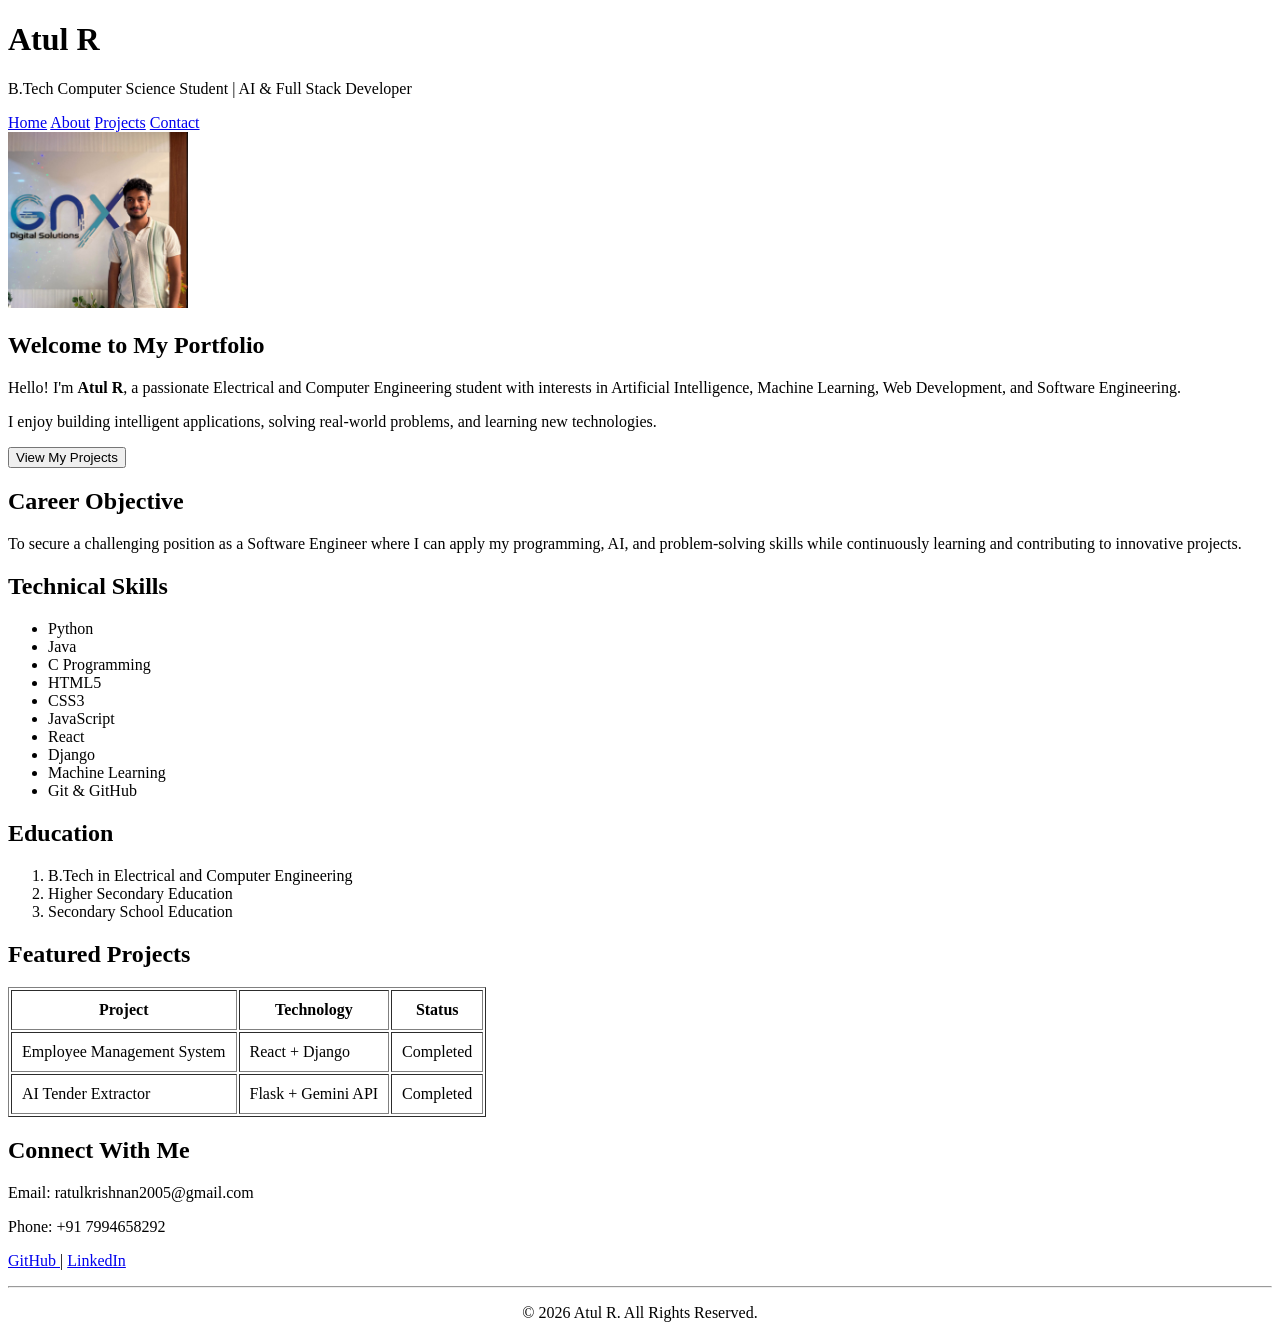
==== index.html @ 41d0fbc6 "feat(html): add featured projects table to homepage" ====
<!DOCTYPE html>
<html lang="en">
<head>
    <meta charset="UTF-8">
    <meta name="viewport" content="width=device-width, initial-scale=1.0">
    <title>Atul R | Portfolio</title>
</head>
<body>

    <!-- Header -->
    <header>
        <div class="container">
            <h1>Atul R</h1>
            <p>B.Tech Computer Science Student | AI & Full Stack Developer</p>

            <nav>
                <a href="index.html">Home</a>
                <a href="about.html">About</a>
                <a href="projects.html">Projects</a>
                <a href="contact.html">Contact</a>
            </nav>
        </div>
    </header>

    <!-- Hero Section -->
    <section class="hero container">
        <img src="images/profile.jpg" alt="Profile Picture" width="180">

        <div>
            <h2>Welcome to My Portfolio</h2>

            <p>
                Hello! I'm <strong>Atul R</strong>, a passionate Electrical and Computer
                Engineering student with interests in Artificial Intelligence,
                Machine Learning, Web Development, and Software Engineering.
            </p>

            <p>
                I enjoy building intelligent applications, solving real-world
                problems, and learning new technologies.
            </p>

            <a href="projects.html">
                <button>View My Projects</button>
            </a>
        </div>
    </section>

    <!-- Career Objective -->
    <section class="container">
        <h2>Career Objective</h2>

        <p>
            To secure a challenging position as a Software Engineer where I can
            apply my programming, AI, and problem-solving skills while
            continuously learning and contributing to innovative projects.
        </p>
    </section>

    <!-- Skills -->
    <section class="container">
        <h2>Technical Skills</h2>

        <ul>
            <li>Python</li>
            <li>Java</li>
            <li>C Programming</li>
            <li>HTML5</li>
            <li>CSS3</li>
            <li>JavaScript</li>
            <li>React</li>
            <li>Django</li>
            <li>Machine Learning</li>
            <li>Git & GitHub</li>
        </ul>
    </section>

    <!-- Education -->
    <section class="container">
        <h2>Education</h2>

        <ol>
            <li>B.Tech in Electrical and Computer Engineering</li>
            <li>Higher Secondary Education</li>
            <li>Secondary School Education</li>
        </ol>
    </section>

    <!-- Featured Projects -->
    <section class="container">
        <h2>Featured Projects</h2>

        <table border="1" cellpadding="10">
            <tr>
                <th>Project</th>
                <th>Technology</th>
                <th>Status</th>
            </tr>

            <tr>
                <td>Employee Management System</td>
                <td>React + Django</td>
                <td>Completed</td>
            </tr>

            <tr>
                <td>AI Tender Extractor</td>
                <td>Flask + Gemini API</td>
                <td>Completed</td>
            </tr>
        </table>
    </section>

    <!-- Contact Preview -->
    <section class="container">
        <h2>Connect With Me</h2>

        <p>Email: ratulkrishnan2005@gmail.com</p>
        <p>Phone: +91 7994658292</p>

        <p>
            <a href="https://github.com/yourusername" target="_blank">
                GitHub
            </a>
            |
            <a href="https://linkedin.com/in/yourprofile" target="_blank">
                LinkedIn
            </a>
        </p>
    </section>

    <!-- Footer -->
    <footer>
        <hr>

        <p style="text-align:center;">
            &copy; 2026 Atul R. All Rights Reserved.
        </p>
    </footer>

</body>
</html>
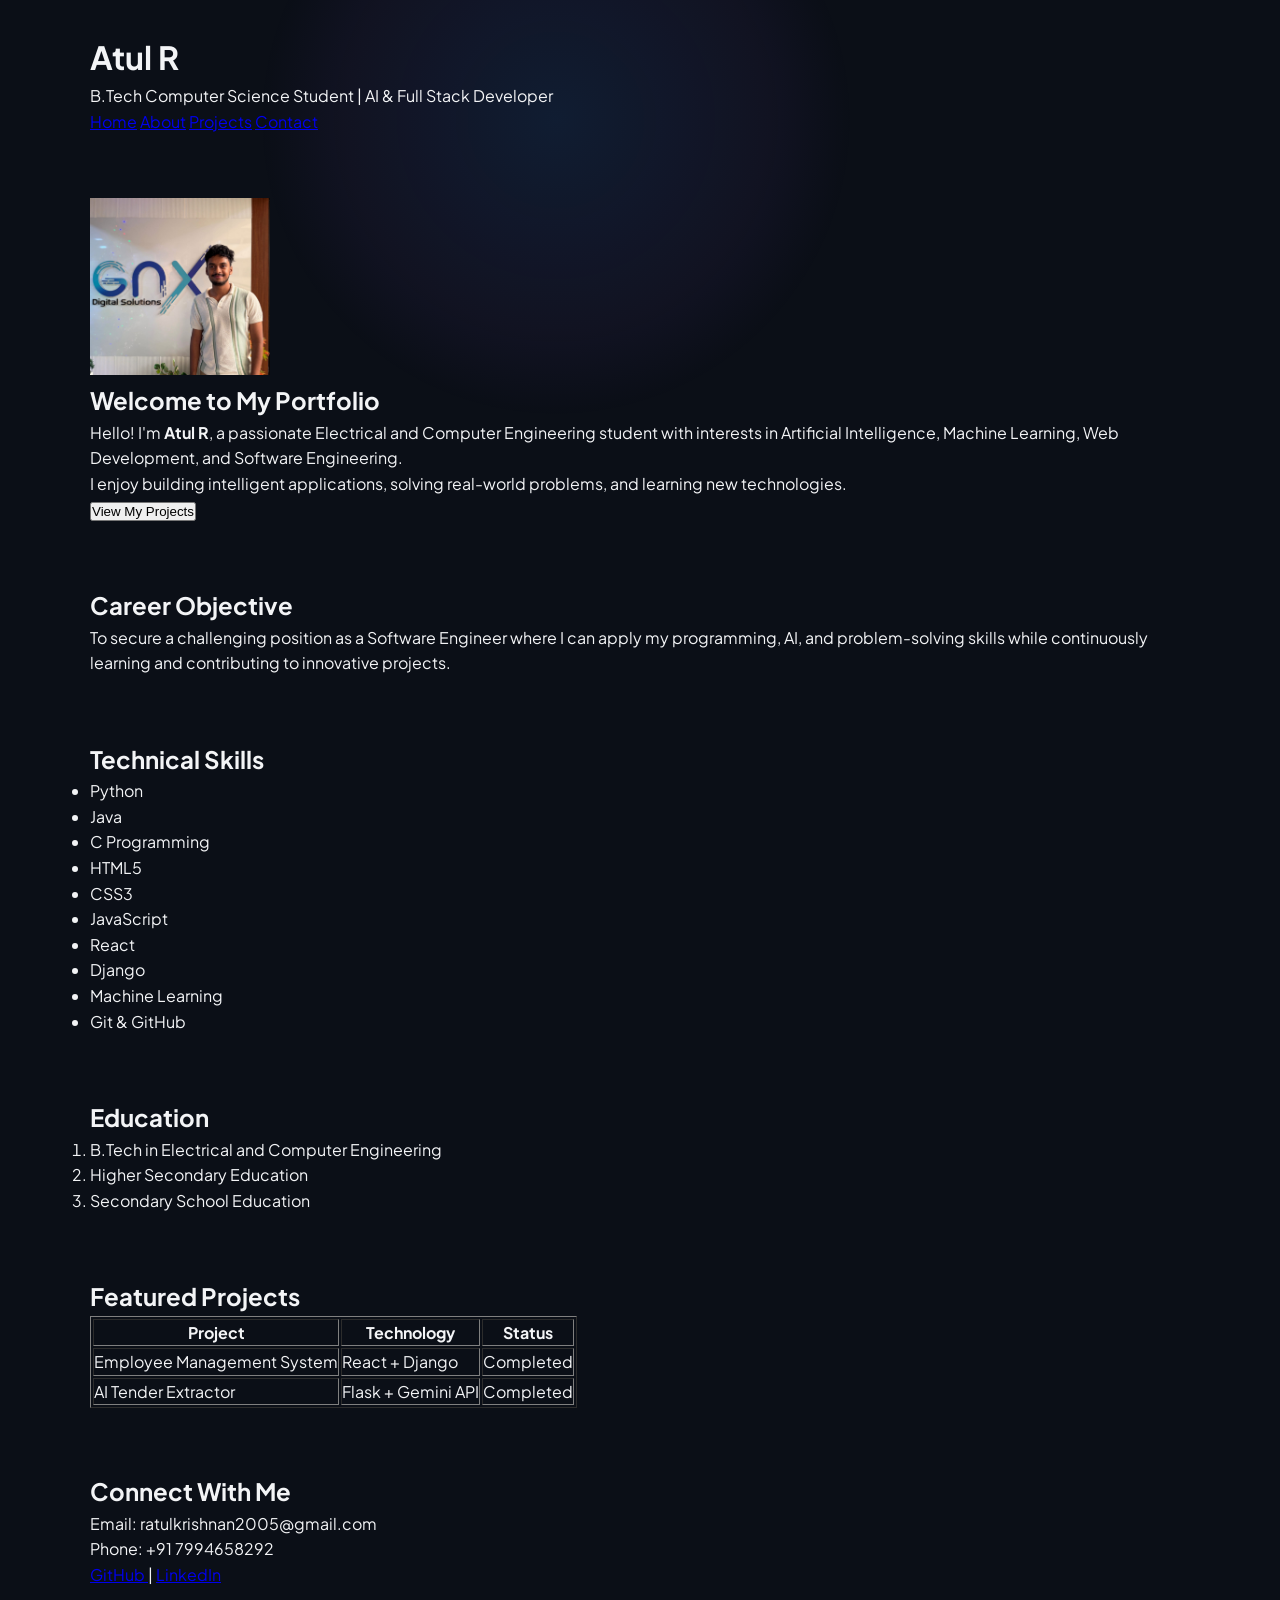
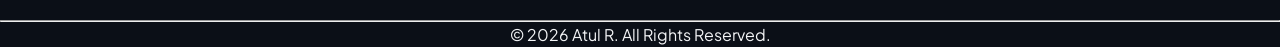
==== commit 80ee6248: "feat(css): setup base design system, typography, and dark theme variables" ====
--- a/index.html
+++ b/index.html
@@ -4,6 +4,7 @@
     <meta charset="UTF-8">
     <meta name="viewport" content="width=device-width, initial-scale=1.0">
     <title>Atul R | Portfolio</title>
+    <link rel="stylesheet" href="css/style.css">
 </head>
 <body>
 
--- a/css/style.css
+++ b/css/style.css
@@ -0,0 +1,63 @@
+@import url('https://fonts.googleapis.com/css2?family=Plus+Jakarta+Sans:wght@300;400;500;600;700;800&display=swap');
+
+:root {
+    --bg-dark: #0b0f17;
+    --bg-card: #131b2e;
+    --bg-card-hover: #1c2742;
+    --border-color: rgba(255, 255, 255, 0.08);
+    --border-glow: rgba(59, 130, 246, 0.3);
+    
+    --primary: #3b82f6;
+    --primary-gradient: linear-gradient(135deg, #3b82f6 0%, #8b5cf6 100%);
+    --accent-cyan: #06b6d4;
+    --accent-green: #10b981;
+    
+    --text-main: #f3f4f6;
+    --text-muted: #9ca3af;
+    --text-dim: #6b7280;
+    
+    --shadow-card: 0 10px 30px -10px rgba(0, 0, 0, 0.5);
+    --shadow-glow: 0 0 25px rgba(59, 130, 246, 0.25);
+    
+    --radius-sm: 8px;
+    --radius-md: 14px;
+    --radius-lg: 20px;
+    --radius-full: 9999px;
+}
+
+* {
+    margin: 0;
+    padding: 0;
+    box-sizing: border-box;
+}
+
+body {
+    font-family: 'Plus Jakarta Sans', -apple-system, BlinkMacSystemFont, sans-serif;
+    background-color: var(--bg-dark);
+    color: var(--text-main);
+    line-height: 1.6;
+    min-height: 100vh;
+    display: flex;
+    flex-direction: column;
+    overflow-x: hidden;
+}
+
+/* Background mesh glow */
+body::before {
+    content: '';
+    position: fixed;
+    top: -20%;
+    left: 20%;
+    width: 600px;
+    height: 600px;
+    background: radial-gradient(circle, rgba(59, 130, 246, 0.12) 0%, rgba(139, 92, 246, 0.05) 50%, transparent 70%);
+    z-index: -1;
+    pointer-events: none;
+}
+
+.container {
+    width: 90%;
+    max-width: 1100px;
+    margin: 0 auto;
+    padding: 2rem 0;
+}
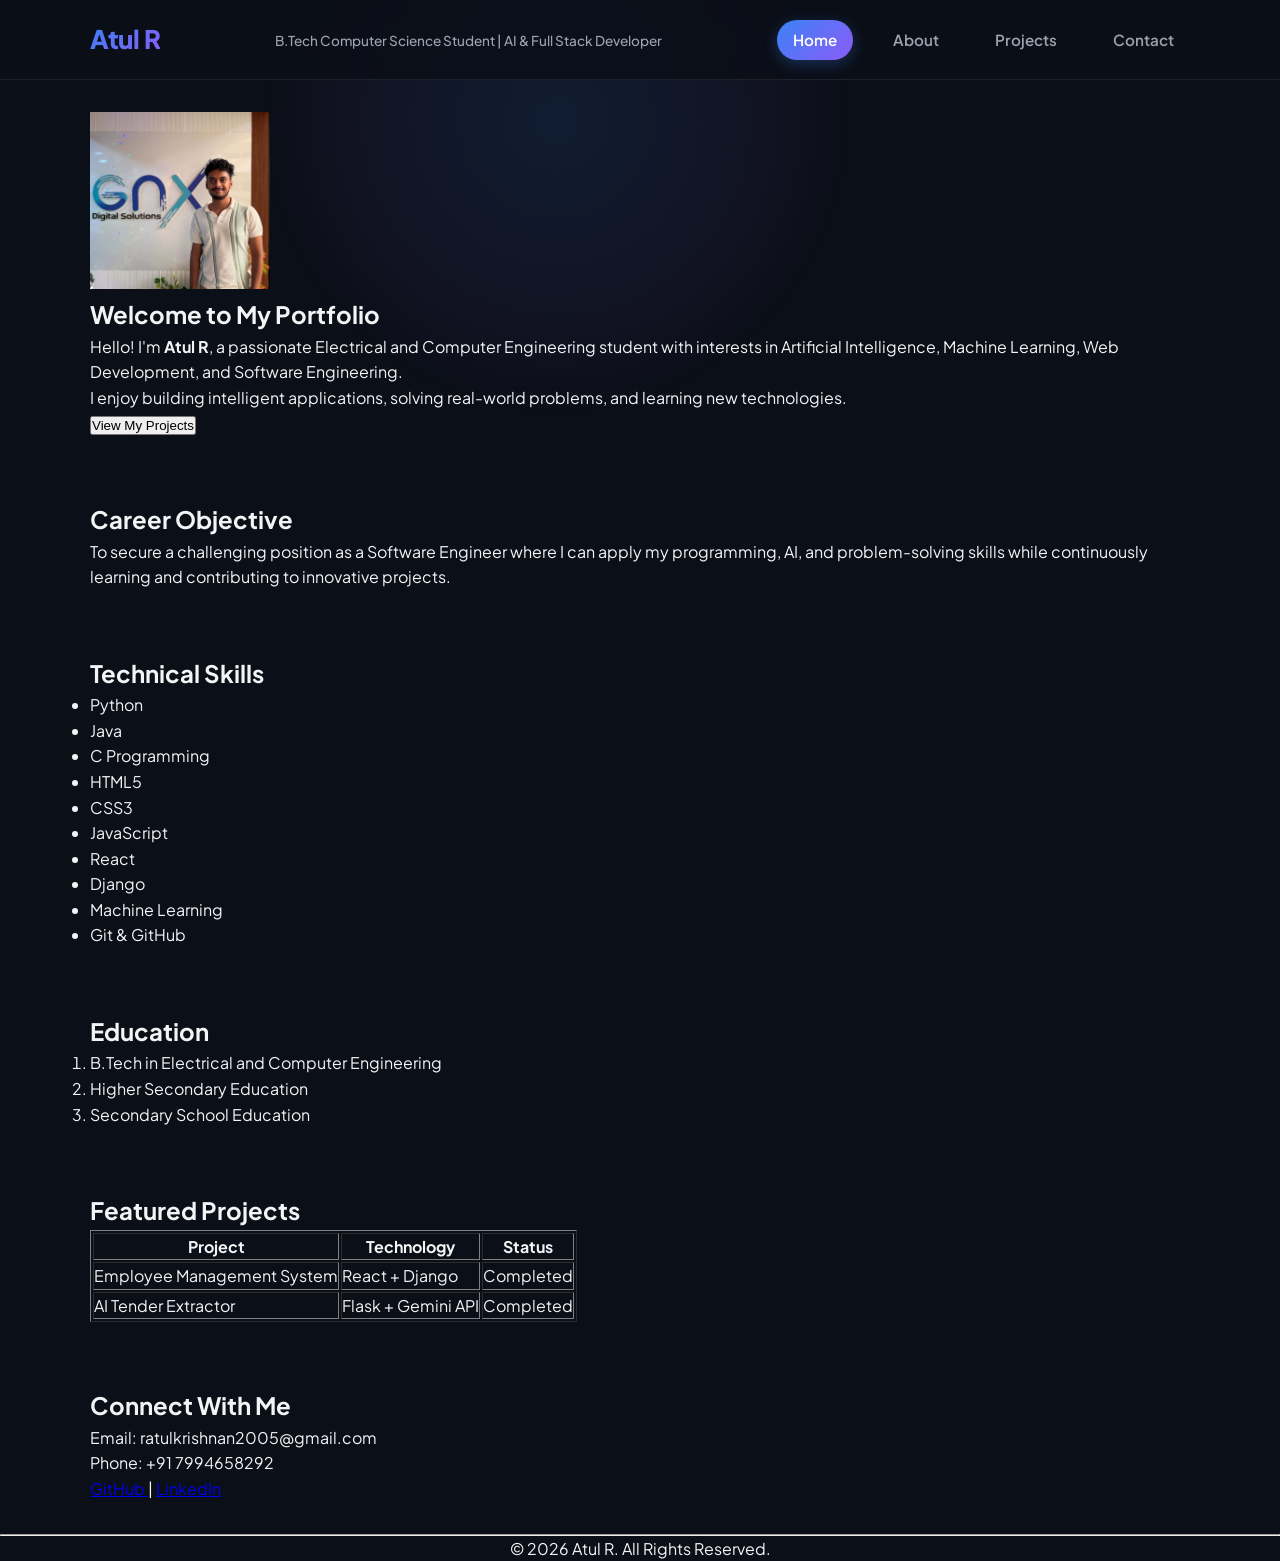
==== commit 9a47f9e1: "feat(css): style glassmorphic header navigation and active page highlights" ====
--- a/index.html
+++ b/index.html
@@ -15,7 +15,7 @@
             <p>B.Tech Computer Science Student | AI & Full Stack Developer</p>
 
             <nav>
-                <a href="index.html">Home</a>
+                <a href="index.html" class="active">Home</a>
                 <a href="about.html">About</a>
                 <a href="projects.html">Projects</a>
                 <a href="contact.html">Contact</a>
--- a/css/style.css
+++ b/css/style.css
@@ -61,3 +61,65 @@
     margin: 0 auto;
     padding: 2rem 0;
 }
+
+/* Header & Navigation Styling */
+header {
+    background: rgba(11, 15, 23, 0.85);
+    backdrop-filter: blur(12px);
+    -webkit-backdrop-filter: blur(12px);
+    border-bottom: 1px solid var(--border-color);
+    position: sticky;
+    top: 0;
+    z-index: 100;
+}
+
+header .container {
+    display: flex;
+    justify-content: space-between;
+    align-items: center;
+    padding: 1.2rem 0;
+}
+
+header h1 {
+    font-size: 1.6rem;
+    font-weight: 800;
+    background: var(--primary-gradient);
+    -webkit-background-clip: text;
+    -webkit-text-fill-color: transparent;
+    letter-spacing: -0.5px;
+}
+
+header p {
+    font-size: 0.85rem;
+    color: var(--text-muted);
+    font-weight: 500;
+    margin-top: 2px;
+}
+
+nav {
+    display: flex;
+    gap: 1.5rem;
+    align-items: center;
+}
+
+nav a {
+    color: var(--text-muted);
+    text-decoration: none;
+    font-size: 0.95rem;
+    font-weight: 600;
+    padding: 0.5rem 1rem;
+    border-radius: var(--radius-full);
+    transition: all 0.3s ease;
+    position: relative;
+}
+
+nav a:hover {
+    color: var(--text-main);
+    background: rgba(255, 255, 255, 0.05);
+}
+
+nav a.active {
+    color: #ffffff;
+    background: var(--primary-gradient);
+    box-shadow: 0 4px 15px rgba(59, 130, 246, 0.3);
+}
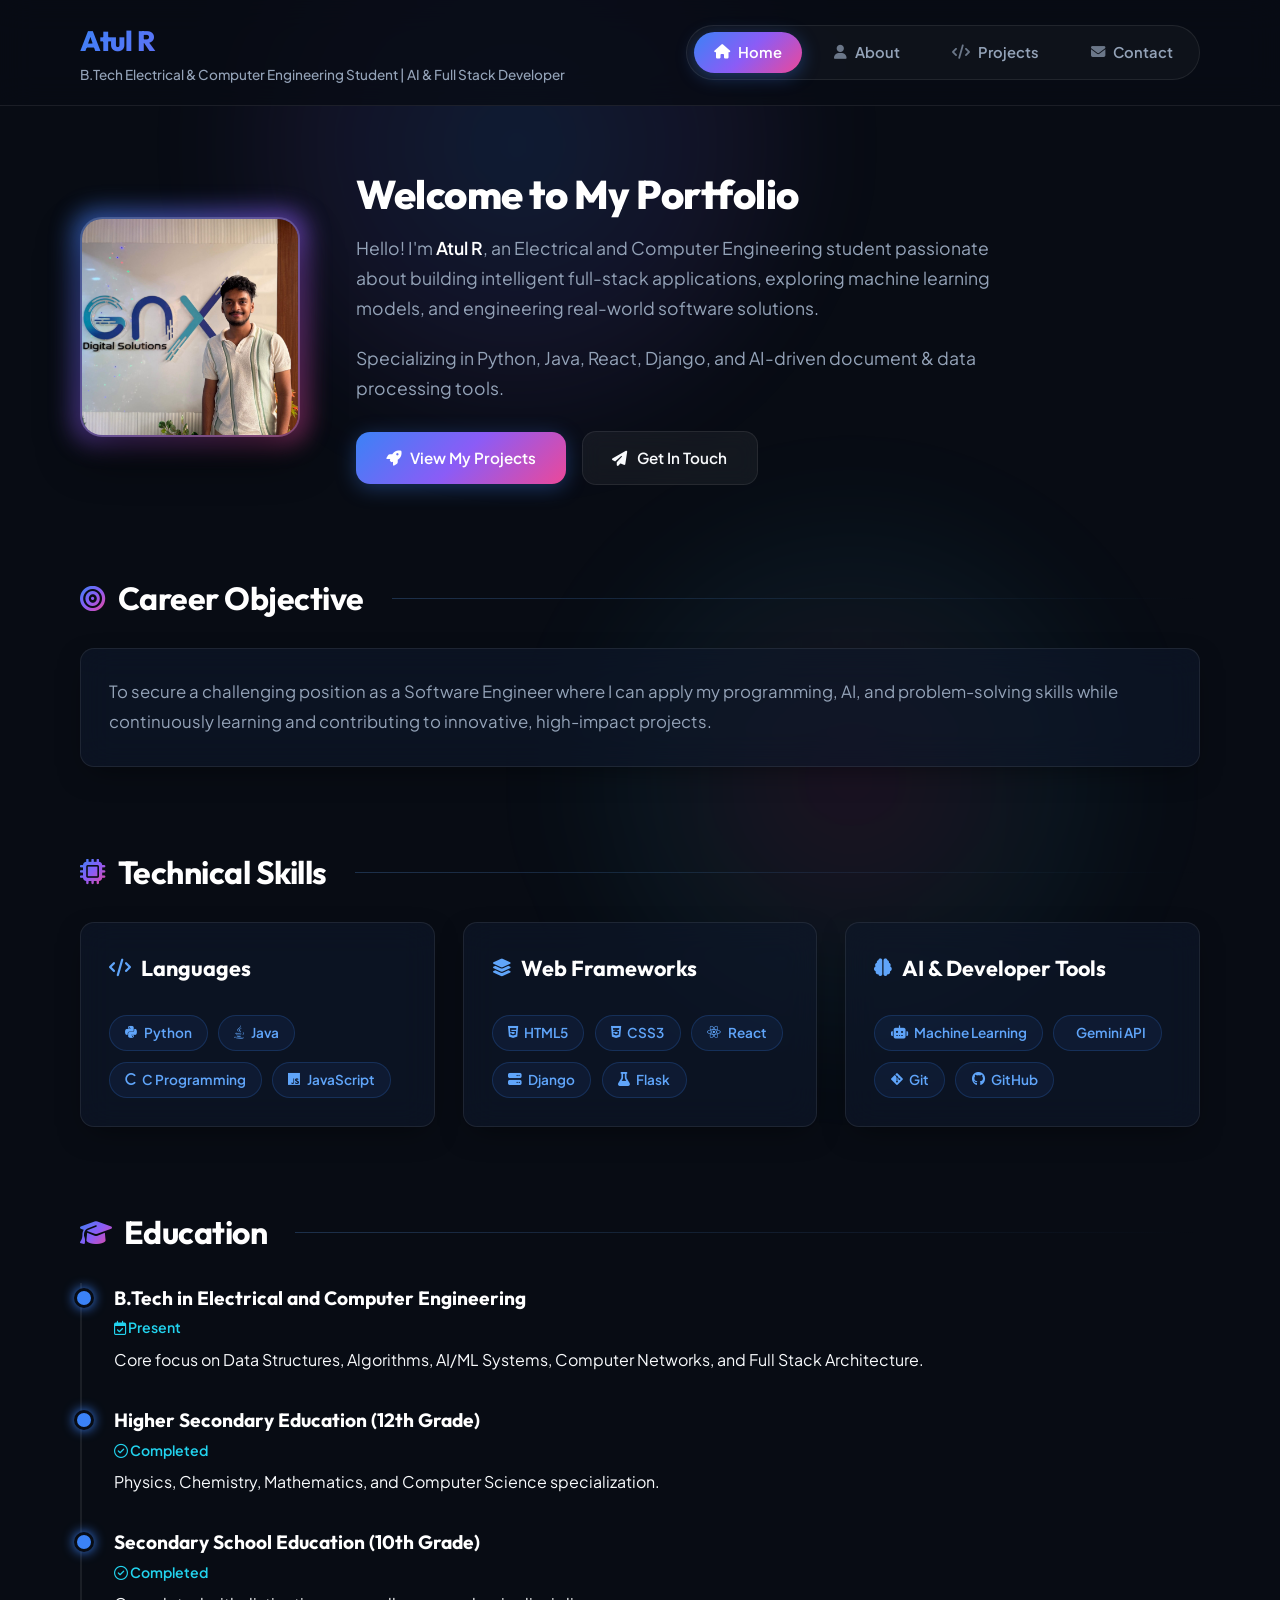
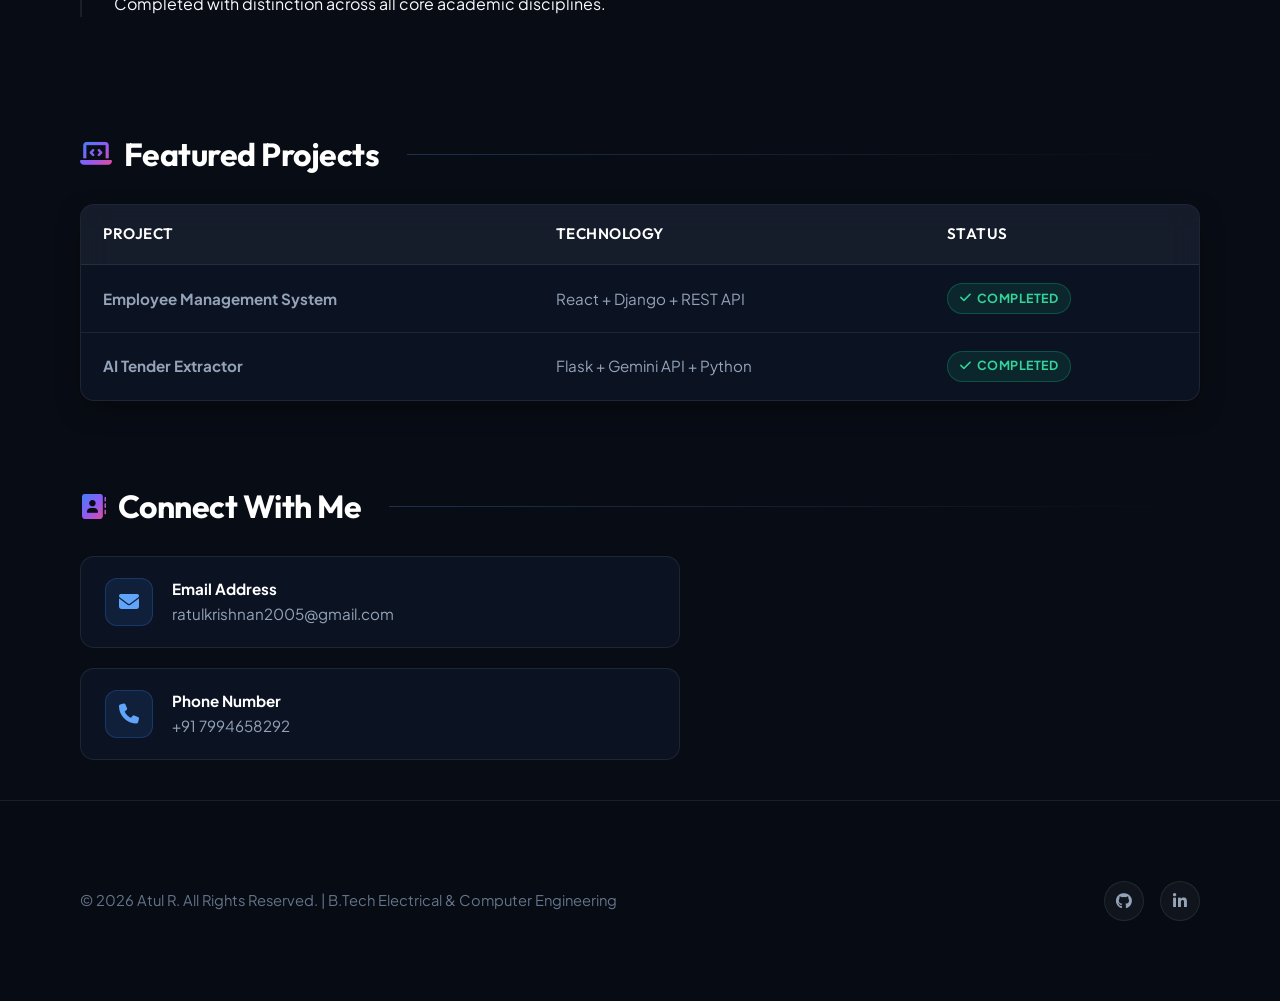
==== commit 58ad009f: "feat(ui): overhaul portfolio UI with glassmorphism design system, typography, FontAwesome icons, and" ====
--- a/index.html
+++ b/index.html
@@ -3,140 +3,184 @@
 <head>
     <meta charset="UTF-8">
     <meta name="viewport" content="width=device-width, initial-scale=1.0">
-    <title>Atul R | Portfolio</title>
+    <meta name="description" content="Portfolio of Atul R - Electrical & Computer Engineering Student, AI & Full Stack Developer.">
+    <title>Atul R | AI & Full Stack Developer Portfolio</title>
+    <!-- Google Fonts -->
+    <link rel="preconnect" href="https://fonts.googleapis.com">
+    <link rel="preconnect" href="https://fonts.gstatic.com" crossorigin>
+    <link href="https://fonts.googleapis.com/css2?family=Outfit:wght@300;400;500;600;700;800&family=Plus+Jakarta+Sans:wght@300;400;500;600;700&display=swap" rel="stylesheet">
+    <!-- FontAwesome Icons -->
+    <link rel="stylesheet" href="https://cdnjs.cloudflare.com/ajax/libs/font-awesome/6.4.0/css/all.min.css">
+    <!-- Stylesheet -->
     <link rel="stylesheet" href="css/style.css">
 </head>
 <body>
 
-    <!-- Header -->
+    <!-- Header & Navigation -->
     <header>
         <div class="container">
-            <h1>Atul R</h1>
-            <p>B.Tech Computer Science Student | AI & Full Stack Developer</p>
+            <div class="logo-area">
+                <h1>Atul R</h1>
+                <p>B.Tech Electrical & Computer Engineering Student | AI & Full Stack Developer</p>
+            </div>
 
             <nav>
-                <a href="index.html" class="active">Home</a>
-                <a href="about.html">About</a>
-                <a href="projects.html">Projects</a>
-                <a href="contact.html">Contact</a>
+                <a href="index.html" class="active"><i class="fa-solid fa-house"></i> Home</a>
+                <a href="about.html"><i class="fa-solid fa-user"></i> About</a>
+                <a href="projects.html"><i class="fa-solid fa-code"></i> Projects</a>
+                <a href="contact.html"><i class="fa-solid fa-envelope"></i> Contact</a>
             </nav>
         </div>
     </header>
 
-    <!-- Hero Section -->
-    <section class="hero container">
-        <img src="images/profile.jpg" alt="Profile Picture" width="180">
+    <main>
+        <!-- Hero Section -->
+        <section class="hero container">
+            <div class="hero-avatar-wrapper">
+                <img src="images/profile.jpg" alt="Atul R Profile Picture" width="220">
+            </div>
 
-        <div>
-            <h2>Welcome to My Portfolio</h2>
+            <div class="hero-content">
+                <h2>Welcome to My Portfolio</h2>
+                <p>
+                    Hello! I'm <strong>Atul R</strong>, an Electrical and Computer Engineering student passionate about building intelligent full-stack applications, exploring machine learning models, and engineering real-world software solutions.
+                </p>
+                <p>
+                    Specializing in Python, Java, React, Django, and AI-driven document & data processing tools.
+                </p>
+                <div class="hero-cta">
+                    <a href="projects.html" class="btn"><i class="fa-solid fa-rocket"></i> View My Projects</a>
+                    <a href="contact.html" class="btn btn-secondary"><i class="fa-solid fa-paper-plane"></i> Get In Touch</a>
+                </div>
+            </div>
+        </section>
 
-            <p>
-                Hello! I'm <strong>Atul R</strong>, a passionate Electrical and Computer
-                Engineering student with interests in Artificial Intelligence,
-                Machine Learning, Web Development, and Software Engineering.
-            </p>
+        <!-- Career Objective -->
+        <section class="container">
+            <h2><i class="fa-solid fa-bullseye"></i> Career Objective</h2>
+            <div class="card">
+                <p style="font-size: 1.05rem; line-height: 1.8;">
+                    To secure a challenging position as a Software Engineer where I can apply my programming, AI, and problem-solving skills while continuously learning and contributing to innovative, high-impact projects.
+                </p>
+            </div>
+        </section>
 
-            <p>
-                I enjoy building intelligent applications, solving real-world
-                problems, and learning new technologies.
-            </p>
+        <!-- Technical Skills -->
+        <section class="container">
+            <h2><i class="fa-solid fa-microchip"></i> Technical Skills</h2>
+            <div class="card-grid">
+                <div class="card">
+                    <h3><i class="fa-solid fa-code"></i> Languages</h3>
+                    <ul class="skill-tags">
+                        <li><i class="fa-brands fa-python"></i> Python</li>
+                        <li><i class="fa-brands fa-java"></i> Java</li>
+                        <li><i class="fa-solid fa-c"></i> C Programming</li>
+                        <li><i class="fa-brands fa-js"></i> JavaScript</li>
+                    </ul>
+                </div>
 
-            <a href="projects.html">
-                <button>View My Projects</button>
-            </a>
-        </div>
-    </section>
+                <div class="card">
+                    <h3><i class="fa-solid fa-layer-group"></i> Web Frameworks</h3>
+                    <ul class="skill-tags">
+                        <li><i class="fa-brands fa-html5"></i> HTML5</li>
+                        <li><i class="fa-brands fa-css3-alt"></i> CSS3</li>
+                        <li><i class="fa-brands fa-react"></i> React</li>
+                        <li><i class="fa-solid fa-server"></i> Django</li>
+                        <li><i class="fa-solid fa-flask"></i> Flask</li>
+                    </ul>
+                </div>
 
-    <!-- Career Objective -->
-    <section class="container">
-        <h2>Career Objective</h2>
+                <div class="card">
+                    <h3><i class="fa-solid fa-brain"></i> AI & Developer Tools</h3>
+                    <ul class="skill-tags">
+                        <li><i class="fa-solid fa-robot"></i> Machine Learning</li>
+                        <li><i class="fa-solid fa-sparkles"></i> Gemini API</li>
+                        <li><i class="fa-brands fa-git-alt"></i> Git</li>
+                        <li><i class="fa-brands fa-github"></i> GitHub</li>
+                    </ul>
+                </div>
+            </div>
+        </section>
 
-        <p>
-            To secure a challenging position as a Software Engineer where I can
-            apply my programming, AI, and problem-solving skills while
-            continuously learning and contributing to innovative projects.
-        </p>
-    </section>
+        <!-- Education -->
+        <section class="container">
+            <h2><i class="fa-solid fa-graduation-cap"></i> Education</h2>
+            <div class="timeline">
+                <div class="timeline-item">
+                    <h3>B.Tech in Electrical and Computer Engineering</h3>
+                    <div class="period"><i class="fa-regular fa-calendar-check"></i> Present</div>
+                    <p>Core focus on Data Structures, Algorithms, AI/ML Systems, Computer Networks, and Full Stack Architecture.</p>
+                </div>
+                <div class="timeline-item">
+                    <h3>Higher Secondary Education (12th Grade)</h3>
+                    <div class="period"><i class="fa-regular fa-circle-check"></i> Completed</div>
+                    <p>Physics, Chemistry, Mathematics, and Computer Science specialization.</p>
+                </div>
+                <div class="timeline-item">
+                    <h3>Secondary School Education (10th Grade)</h3>
+                    <div class="period"><i class="fa-regular fa-circle-check"></i> Completed</div>
+                    <p>Completed with distinction across all core academic disciplines.</p>
+                </div>
+            </div>
+        </section>
 
-    <!-- Skills -->
-    <section class="container">
-        <h2>Technical Skills</h2>
+        <!-- Featured Projects -->
+        <section class="container">
+            <h2><i class="fa-solid fa-laptop-code"></i> Featured Projects</h2>
+            <table>
+                <thead>
+                    <tr>
+                        <th>Project</th>
+                        <th>Technology</th>
+                        <th>Status</th>
+                    </tr>
+                </thead>
+                <tbody>
+                    <tr>
+                        <td><strong>Employee Management System</strong></td>
+                        <td>React + Django + REST API</td>
+                        <td><span class="badge-status badge-completed"><i class="fa-solid fa-check"></i> Completed</span></td>
+                    </tr>
+                    <tr>
+                        <td><strong>AI Tender Extractor</strong></td>
+                        <td>Flask + Gemini API + Python</td>
+                        <td><span class="badge-status badge-completed"><i class="fa-solid fa-check"></i> Completed</span></td>
+                    </tr>
+                </tbody>
+            </table>
+        </section>
 
-        <ul>
-            <li>Python</li>
-            <li>Java</li>
-            <li>C Programming</li>
-            <li>HTML5</li>
-            <li>CSS3</li>
-            <li>JavaScript</li>
-            <li>React</li>
-            <li>Django</li>
-            <li>Machine Learning</li>
-            <li>Git & GitHub</li>
-        </ul>
-    </section>
-
-    <!-- Education -->
-    <section class="container">
-        <h2>Education</h2>
-
-        <ol>
-            <li>B.Tech in Electrical and Computer Engineering</li>
-            <li>Higher Secondary Education</li>
-            <li>Secondary School Education</li>
-        </ol>
-    </section>
-
-    <!-- Featured Projects -->
-    <section class="container">
-        <h2>Featured Projects</h2>
-
-        <table border="1" cellpadding="10">
-            <tr>
-                <th>Project</th>
-                <th>Technology</th>
-                <th>Status</th>
-            </tr>
-
-            <tr>
-                <td>Employee Management System</td>
-                <td>React + Django</td>
-                <td>Completed</td>
-            </tr>
-
-            <tr>
-                <td>AI Tender Extractor</td>
-                <td>Flask + Gemini API</td>
-                <td>Completed</td>
-            </tr>
-        </table>
-    </section>
-
-    <!-- Contact Preview -->
-    <section class="container">
-        <h2>Connect With Me</h2>
-
-        <p>Email: ratulkrishnan2005@gmail.com</p>
-        <p>Phone: +91 7994658292</p>
-
-        <p>
-            <a href="https://github.com/yourusername" target="_blank">
-                GitHub
-            </a>
-            |
-            <a href="https://linkedin.com/in/yourprofile" target="_blank">
-                LinkedIn
-            </a>
-        </p>
-    </section>
+        <!-- Contact Preview -->
+        <section class="container">
+            <h2><i class="fa-solid fa-address-book"></i> Connect With Me</h2>
+            <div class="contact-info-list" style="max-width: 600px; margin-top: 1.25rem;">
+                <div class="contact-info-item">
+                    <div class="contact-icon"><i class="fa-solid fa-envelope"></i></div>
+                    <div class="contact-info-text">
+                        <strong>Email Address</strong>
+                        <a href="mailto:ratulkrishnan2005@gmail.com">ratulkrishnan2005@gmail.com</a>
+                    </div>
+                </div>
+                <div class="contact-info-item">
+                    <div class="contact-icon"><i class="fa-solid fa-phone"></i></div>
+                    <div class="contact-info-text">
+                        <strong>Phone Number</strong>
+                        <span>+91 7994658292</span>
+                    </div>
+                </div>
+            </div>
+        </section>
+    </main>
 
     <!-- Footer -->
     <footer>
-        <hr>
-
-        <p style="text-align:center;">
-            &copy; 2026 Atul R. All Rights Reserved.
-        </p>
+        <div class="container footer-content">
+            <p>&copy; 2026 Atul R. All Rights Reserved. | B.Tech Electrical & Computer Engineering</p>
+            <div class="social-links">
+                <a href="https://github.com/yourusername" target="_blank" class="social-icon" title="GitHub"><i class="fa-brands fa-github"></i></a>
+                <a href="https://linkedin.com/in/yourprofile" target="_blank" class="social-icon" title="LinkedIn"><i class="fa-brands fa-linkedin-in"></i></a>
+            </div>
+        </div>
     </footer>
 
 </body>
--- a/css/style.css
+++ b/css/style.css
@@ -1,28 +1,48 @@
-@import url('https://fonts.googleapis.com/css2?family=Plus+Jakarta+Sans:wght@300;400;500;600;700;800&display=swap');
+@import url('https://fonts.googleapis.com/css2?family=Outfit:wght@300;400;500;600;700;800&family=Plus+Jakarta+Sans:wght@300;400;500;600;700&display=swap');
 
 :root {
-    --bg-dark: #0b0f17;
-    --bg-card: #131b2e;
-    --bg-card-hover: #1c2742;
+    --bg-dark: #080c14;
+    --bg-card: rgba(15, 23, 42, 0.65);
+    --bg-card-hover: rgba(30, 41, 59, 0.8);
     --border-color: rgba(255, 255, 255, 0.08);
-    --border-glow: rgba(59, 130, 246, 0.3);
+    --border-glow: rgba(96, 165, 250, 0.4);
     
     --primary: #3b82f6;
-    --primary-gradient: linear-gradient(135deg, #3b82f6 0%, #8b5cf6 100%);
-    --accent-cyan: #06b6d4;
-    --accent-green: #10b981;
-    
-    --text-main: #f3f4f6;
-    --text-muted: #9ca3af;
-    --text-dim: #6b7280;
+    --primary-gradient: linear-gradient(135deg, #3b82f6 0%, #8b5cf6 50%, #ec4899 100%);
+    --primary-hover: linear-gradient(135deg, #2563eb 0%, #7c3aed 50%, #db2777 100%);
+    
+    --accent-blue: #60a5fa;
+    --accent-purple: #c084fc;
+    --accent-cyan: #22d3ee;
+    --accent-green: #34d399;
+    
+    --text-main: #f8fafc;
+    --text-muted: #94a3b8;
+    --text-dim: #64748b;
     
     --shadow-card: 0 10px 30px -10px rgba(0, 0, 0, 0.5);
-    --shadow-glow: 0 0 25px rgba(59, 130, 246, 0.25);
+    --shadow-glow: 0 0 30px rgba(59, 130, 246, 0.25);
     
     --radius-sm: 8px;
     --radius-md: 14px;
-    --radius-lg: 20px;
+    --radius-lg: 22px;
     --radius-full: 9999px;
+}
+
+/* Custom Scrollbar */
+::-webkit-scrollbar {
+    width: 10px;
+}
+::-webkit-scrollbar-track {
+    background: var(--bg-dark);
+}
+::-webkit-scrollbar-thumb {
+    background: #1e293b;
+    border-radius: 5px;
+    border: 2px solid var(--bg-dark);
+}
+::-webkit-scrollbar-thumb:hover {
+    background: #334155;
 }
 
 * {
@@ -40,37 +60,86 @@
     display: flex;
     flex-direction: column;
     overflow-x: hidden;
-}
-
-/* Background mesh glow */
+    position: relative;
+}
+
+/* Background Animated Ambient Lights */
 body::before {
     content: '';
     position: fixed;
     top: -20%;
-    left: 20%;
+    left: 15%;
+    width: 650px;
+    height: 650px;
+    background: radial-gradient(circle, rgba(59, 130, 246, 0.15) 0%, rgba(139, 92, 246, 0.08) 45%, transparent 70%);
+    z-index: -1;
+    pointer-events: none;
+    filter: blur(40px);
+}
+
+body::after {
+    content: '';
+    position: fixed;
+    bottom: -20%;
+    right: 10%;
     width: 600px;
     height: 600px;
-    background: radial-gradient(circle, rgba(59, 130, 246, 0.12) 0%, rgba(139, 92, 246, 0.05) 50%, transparent 70%);
+    background: radial-gradient(circle, rgba(236, 72, 153, 0.1) 0%, rgba(34, 211, 238, 0.05) 50%, transparent 70%);
     z-index: -1;
     pointer-events: none;
-}
-
+    filter: blur(50px);
+}
+
+/* Container */
 .container {
     width: 90%;
-    max-width: 1100px;
+    max-width: 1120px;
     margin: 0 auto;
-    padding: 2rem 0;
-}
-
-/* Header & Navigation Styling */
+    padding: 2.5rem 0;
+}
+
+/* Typography Headings */
+h1, h2, h3, h4 {
+    font-family: 'Outfit', sans-serif;
+}
+
+h2 {
+    font-size: 2rem;
+    font-weight: 700;
+    margin-bottom: 1.5rem;
+    color: #ffffff;
+    letter-spacing: -0.5px;
+    display: flex;
+    align-items: center;
+    gap: 0.75rem;
+}
+
+h2 i {
+    font-size: 1.6rem;
+    background: var(--primary-gradient);
+    -webkit-background-clip: text;
+    -webkit-text-fill-color: transparent;
+}
+
+h2::after {
+    content: '';
+    flex-grow: 1;
+    height: 1px;
+    background: linear-gradient(90deg, var(--border-glow) 0%, transparent 100%);
+    margin-left: 1rem;
+    opacity: 0.6;
+}
+
+/* Header & Glassmorphic Navigation */
 header {
-    background: rgba(11, 15, 23, 0.85);
-    backdrop-filter: blur(12px);
-    -webkit-backdrop-filter: blur(12px);
+    background: rgba(8, 12, 20, 0.8);
+    backdrop-filter: blur(16px);
+    -webkit-backdrop-filter: blur(16px);
     border-bottom: 1px solid var(--border-color);
     position: sticky;
     top: 0;
-    z-index: 100;
+    z-index: 1000;
+    transition: all 0.3s ease;
 }
 
 header .container {
@@ -80,8 +149,8 @@
     padding: 1.2rem 0;
 }
 
-header h1 {
-    font-size: 1.6rem;
+header .logo-area h1 {
+    font-size: 1.75rem;
     font-weight: 800;
     background: var(--primary-gradient);
     -webkit-background-clip: text;
@@ -89,37 +158,563 @@
     letter-spacing: -0.5px;
 }
 
-header p {
+header .logo-area p {
     font-size: 0.85rem;
     color: var(--text-muted);
     font-weight: 500;
-    margin-top: 2px;
 }
 
 nav {
     display: flex;
-    gap: 1.5rem;
-    align-items: center;
+    gap: 0.75rem;
+    align-items: center;
+    background: rgba(255, 255, 255, 0.03);
+    padding: 0.4rem;
+    border-radius: var(--radius-full);
+    border: 1px solid var(--border-color);
 }
 
 nav a {
     color: var(--text-muted);
     text-decoration: none;
-    font-size: 0.95rem;
+    font-size: 0.92rem;
     font-weight: 600;
-    padding: 0.5rem 1rem;
+    padding: 0.55rem 1.25rem;
     border-radius: var(--radius-full);
     transition: all 0.3s ease;
+    display: flex;
+    align-items: center;
+    gap: 0.5rem;
+}
+
+nav a i {
+    font-size: 0.9rem;
+    opacity: 0.7;
+    transition: transform 0.2s;
+}
+
+nav a:hover {
+    color: #ffffff;
+    background: rgba(255, 255, 255, 0.08);
+}
+
+nav a:hover i {
+    transform: translateY(-1px);
+    opacity: 1;
+}
+
+nav a.active {
+    color: #ffffff;
+    background: var(--primary-gradient);
+    box-shadow: 0 4px 18px rgba(59, 130, 246, 0.35);
+}
+
+nav a.active i {
+    opacity: 1;
+}
+
+/* Hero Section */
+.hero {
+    display: flex;
+    align-items: center;
+    gap: 3.5rem;
+    padding: 4rem 0 3rem 0;
+}
+
+.hero-avatar-wrapper {
     position: relative;
-}
-
-nav a:hover {
+    flex-shrink: 0;
+}
+
+.hero-avatar-wrapper::before {
+    content: '';
+    position: absolute;
+    inset: -6px;
+    border-radius: var(--radius-lg);
+    background: var(--primary-gradient);
+    z-index: -1;
+    filter: blur(12px);
+    opacity: 0.7;
+    transition: opacity 0.3s;
+}
+
+.hero-avatar-wrapper:hover::before {
+    opacity: 1;
+}
+
+.hero img {
+    border-radius: var(--radius-lg);
+    border: 2px solid rgba(255, 255, 255, 0.15);
+    object-fit: cover;
+    aspect-ratio: 1 / 1;
+    display: block;
+    box-shadow: 0 20px 40px rgba(0, 0, 0, 0.6);
+}
+
+.hero-content h2 {
+    font-size: 2.5rem;
+    font-weight: 800;
+    line-height: 1.2;
+    margin-bottom: 1rem;
+    color: #ffffff;
+}
+
+.hero-content h2::after {
+    display: none;
+}
+
+.hero-content p {
+    color: var(--text-muted);
+    font-size: 1.1rem;
+    margin-bottom: 1.25rem;
+    max-width: 650px;
+    line-height: 1.7;
+}
+
+.hero-content strong {
+    color: #ffffff;
+    font-weight: 600;
+}
+
+.hero-cta {
+    display: flex;
+    gap: 1rem;
+    margin-top: 1.75rem;
+    align-items: center;
+}
+
+/* Buttons */
+button, .btn {
+    display: inline-flex;
+    align-items: center;
+    justify-content: center;
+    gap: 0.6rem;
+    background: var(--primary-gradient);
+    color: #ffffff;
+    padding: 0.85rem 1.85rem;
+    border-radius: var(--radius-md);
+    font-weight: 600;
+    font-size: 0.95rem;
+    border: none;
+    cursor: pointer;
+    text-decoration: none;
+    transition: all 0.3s cubic-bezier(0.4, 0, 0.2, 1);
+    box-shadow: 0 4px 20px rgba(59, 130, 246, 0.35);
+    position: relative;
+    overflow: hidden;
+}
+
+button:hover, .btn:hover {
+    transform: translateY(-3px);
+    box-shadow: 0 8px 25px rgba(59, 130, 246, 0.5);
+    color: #ffffff;
+}
+
+.btn-secondary {
+    background: rgba(255, 255, 255, 0.05);
+    backdrop-filter: blur(10px);
+    border: 1px solid var(--border-color);
+    box-shadow: none;
     color: var(--text-main);
-    background: rgba(255, 255, 255, 0.05);
-}
-
-nav a.active {
-    color: #ffffff;
+}
+
+.btn-secondary:hover {
+    background: rgba(255, 255, 255, 0.1);
+    border-color: rgba(255, 255, 255, 0.25);
+    color: #ffffff;
+}
+
+/* Glass Cards & Grids */
+.card-grid {
+    display: grid;
+    grid-template-columns: repeat(auto-fit, minmax(320px, 1fr));
+    gap: 1.75rem;
+    margin-top: 1.5rem;
+}
+
+.card {
+    background: var(--bg-card);
+    backdrop-filter: blur(16px);
+    -webkit-backdrop-filter: blur(16px);
+    border: 1px solid var(--border-color);
+    border-radius: var(--radius-md);
+    padding: 1.75rem;
+    transition: all 0.35s cubic-bezier(0.4, 0, 0.2, 1);
+    box-shadow: var(--shadow-card);
+    display: flex;
+    flex-direction: column;
+    position: relative;
+}
+
+.card:hover {
+    background: var(--bg-card-hover);
+    border-color: var(--border-glow);
+    transform: translateY(-6px);
+    box-shadow: 0 20px 40px -15px rgba(0, 0, 0, 0.6), 0 0 20px rgba(59, 130, 246, 0.15);
+}
+
+.card h3 {
+    font-size: 1.35rem;
+    font-weight: 700;
+    color: #ffffff;
+    margin-bottom: 0.6rem;
+    display: flex;
+    align-items: center;
+    gap: 0.6rem;
+}
+
+.card h3 i {
+    color: var(--accent-blue);
+    font-size: 1.1rem;
+}
+
+.card p {
+    color: var(--text-muted);
+    font-size: 0.98rem;
+    line-height: 1.6;
+}
+
+/* Tech Badges & Skill Pills */
+.skill-tags, .tags, ul.skills-list {
+    display: flex;
+    flex-wrap: wrap;
+    gap: 0.65rem;
+    list-style: none;
+    padding: 0;
+    margin-top: 1.25rem;
+}
+
+.skill-tags li, .tag, ul.skills-list li {
+    background: rgba(59, 130, 246, 0.08);
+    color: var(--accent-blue);
+    border: 1px solid rgba(59, 130, 246, 0.2);
+    padding: 0.4rem 0.95rem;
+    border-radius: var(--radius-full);
+    font-size: 0.85rem;
+    font-weight: 600;
+    display: inline-flex;
+    align-items: center;
+    gap: 0.4rem;
+    transition: all 0.25s ease;
+}
+
+.skill-tags li:hover, .tag:hover, ul.skills-list li:hover {
+    background: rgba(59, 130, 246, 0.2);
+    border-color: rgba(96, 165, 250, 0.5);
+    color: #ffffff;
+    transform: translateY(-2px);
+}
+
+/* Status Badges */
+.badge-status {
+    display: inline-flex;
+    align-items: center;
+    gap: 0.35rem;
+    padding: 0.3rem 0.75rem;
+    border-radius: var(--radius-full);
+    font-size: 0.78rem;
+    font-weight: 700;
+    text-transform: uppercase;
+    letter-spacing: 0.5px;
+}
+
+.badge-completed {
+    background: rgba(16, 185, 129, 0.12);
+    color: var(--accent-green);
+    border: 1px solid rgba(16, 185, 129, 0.3);
+}
+
+.badge-ongoing {
+    background: rgba(245, 158, 11, 0.12);
+    color: #fbbf24;
+    border: 1px solid rgba(245, 158, 11, 0.3);
+}
+
+/* Tables */
+table {
+    width: 100%;
+    border-collapse: separate;
+    border-spacing: 0;
+    background: var(--bg-card);
+    backdrop-filter: blur(16px);
+    border-radius: var(--radius-md);
+    overflow: hidden;
+    border: 1px solid var(--border-color);
+    margin-top: 1.25rem;
+    box-shadow: var(--shadow-card);
+}
+
+th, td {
+    padding: 1.1rem 1.4rem;
+    text-align: left;
+}
+
+th {
+    background: rgba(255, 255, 255, 0.04);
+    color: #ffffff;
+    font-family: 'Outfit', sans-serif;
+    font-weight: 600;
+    font-size: 0.95rem;
+    border-bottom: 1px solid var(--border-color);
+    text-transform: uppercase;
+    letter-spacing: 0.5px;
+}
+
+td {
+    color: var(--text-muted);
+    font-size: 0.95rem;
+    border-bottom: 1px solid var(--border-color);
+}
+
+tr:last-child td {
+    border-bottom: none;
+}
+
+tr:hover td {
+    background: rgba(255, 255, 255, 0.03);
+    color: var(--text-main);
+}
+
+/* Timeline Components */
+.timeline {
+    position: relative;
+    padding-left: 2rem;
+    border-left: 2px solid var(--border-color);
+    margin-top: 1.5rem;
+}
+
+.timeline-item {
+    position: relative;
+    margin-bottom: 2rem;
+}
+
+.timeline-item::before {
+    content: '';
+    position: absolute;
+    left: -2.5rem;
+    top: 0.35rem;
+    width: 14px;
+    height: 14px;
+    border-radius: 50%;
+    background: var(--primary);
+    box-shadow: 0 0 12px var(--primary);
+    border: 3px solid var(--bg-dark);
+}
+
+.timeline-item h3 {
+    font-size: 1.2rem;
+    color: #ffffff;
+}
+
+.timeline-item .period {
+    font-size: 0.88rem;
+    color: var(--accent-cyan);
+    font-weight: 600;
+    margin: 0.2rem 0 0.5rem 0;
+}
+
+/* Forms & Inputs */
+.contact-grid {
+    display: grid;
+    grid-template-columns: 1fr 1.3fr;
+    gap: 2.5rem;
+    margin-top: 1.5rem;
+}
+
+.form-card {
+    background: var(--bg-card);
+    backdrop-filter: blur(16px);
+    border: 1px solid var(--border-color);
+    border-radius: var(--radius-md);
+    padding: 2rem;
+    box-shadow: var(--shadow-card);
+}
+
+.form-group {
+    margin-bottom: 1.4rem;
+}
+
+.form-group label {
+    display: block;
+    margin-bottom: 0.5rem;
+    font-weight: 600;
+    font-size: 0.9rem;
+    color: var(--text-main);
+}
+
+.form-control, input[type="text"], input[type="email"], textarea {
+    width: 100%;
+    padding: 0.9rem 1.1rem;
+    background: rgba(255, 255, 255, 0.03);
+    border: 1px solid var(--border-color);
+    border-radius: var(--radius-md);
+    color: #ffffff;
+    font-family: inherit;
+    font-size: 0.95rem;
+    transition: all 0.3s ease;
+}
+
+.form-control:focus, input:focus, textarea:focus {
+    outline: none;
+    border-color: var(--primary);
+    box-shadow: 0 0 0 4px rgba(59, 130, 246, 0.25);
+    background: rgba(255, 255, 255, 0.06);
+}
+
+textarea {
+    resize: vertical;
+    min-height: 140px;
+}
+
+/* Contact Info Items */
+.contact-info-list {
+    list-style: none;
+    padding: 0;
+    display: flex;
+    flex-direction: column;
+    gap: 1.25rem;
+}
+
+.contact-info-item {
+    display: flex;
+    align-items: center;
+    gap: 1.2rem;
+    background: var(--bg-card);
+    border: 1px solid var(--border-color);
+    padding: 1.25rem 1.5rem;
+    border-radius: var(--radius-md);
+    transition: all 0.3s ease;
+}
+
+.contact-info-item:hover {
+    border-color: var(--border-glow);
+    transform: translateX(4px);
+}
+
+.contact-icon {
+    width: 48px;
+    height: 48px;
+    border-radius: 12px;
+    background: rgba(59, 130, 246, 0.12);
+    border: 1px solid rgba(59, 130, 246, 0.25);
+    color: var(--accent-blue);
+    display: flex;
+    align-items: center;
+    justify-content: center;
+    font-size: 1.25rem;
+    flex-shrink: 0;
+}
+
+.contact-info-text strong {
+    display: block;
+    color: #ffffff;
+    font-size: 0.95rem;
+}
+
+.contact-info-text a, .contact-info-text span {
+    color: var(--text-muted);
+    font-size: 0.95rem;
+    text-decoration: none;
+    transition: color 0.2s;
+}
+
+.contact-info-text a:hover {
+    color: var(--accent-blue);
+    text-decoration: underline;
+}
+
+/* Footer */
+footer {
+    margin-top: auto;
+    border-top: 1px solid var(--border-color);
+    padding: 2.5rem 0;
+    background: rgba(8, 12, 20, 0.95);
+}
+
+footer .footer-content {
+    display: flex;
+    justify-content: space-between;
+    align-items: center;
+}
+
+footer p {
+    color: var(--text-dim);
+    font-size: 0.92rem;
+}
+
+.social-links {
+    display: flex;
+    gap: 1rem;
+}
+
+.social-icon {
+    width: 40px;
+    height: 40px;
+    border-radius: var(--radius-full);
+    background: rgba(255, 255, 255, 0.04);
+    border: 1px solid var(--border-color);
+    color: var(--text-muted);
+    display: flex;
+    align-items: center;
+    justify-content: center;
+    text-decoration: none;
+    transition: all 0.3s ease;
+}
+
+.social-icon:hover {
     background: var(--primary-gradient);
-    box-shadow: 0 4px 15px rgba(59, 130, 246, 0.3);
-}
+    color: #ffffff;
+    border-color: transparent;
+    transform: translateY(-3px);
+    box-shadow: 0 4px 15px rgba(59, 130, 246, 0.4);
+}
+
+footer hr {
+    display: none;
+}
+
+/* Responsive Breakdown */
+@media (max-width: 900px) {
+    .contact-grid {
+        grid-template-columns: 1fr;
+    }
+}
+
+@media (max-width: 768px) {
+    header .container {
+        flex-direction: column;
+        align-items: flex-start;
+        gap: 1rem;
+    }
+    
+    nav {
+        width: 100%;
+        overflow-x: auto;
+        padding: 0.3rem;
+    }
+
+    nav a {
+        padding: 0.45rem 0.9rem;
+        font-size: 0.85rem;
+    }
+    
+    .hero {
+        flex-direction: column;
+        text-align: center;
+        gap: 2rem;
+    }
+    
+    .hero-cta {
+        justify-content: center;
+    }
+    
+    h2::after {
+        display: none;
+    }
+
+    footer .footer-content {
+        flex-direction: column;
+        gap: 1.25rem;
+        text-align: center;
+    }
+}
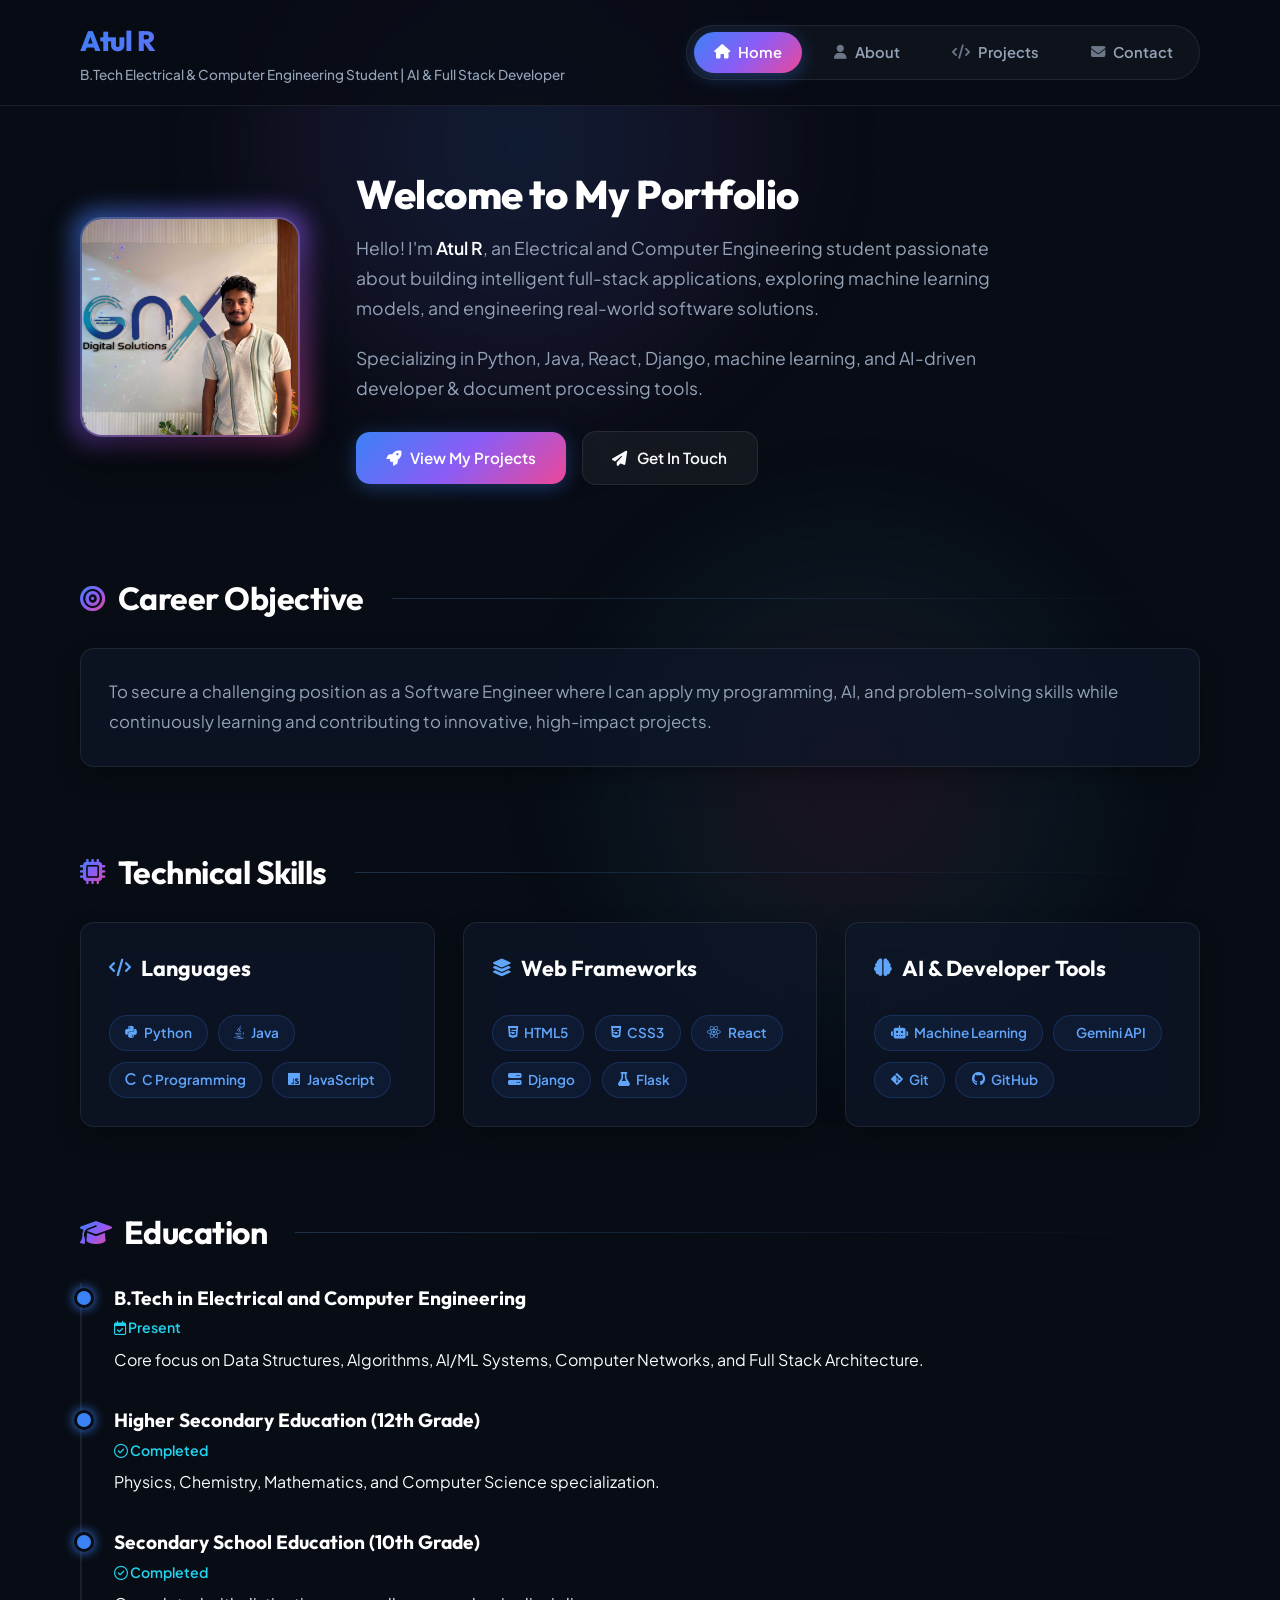
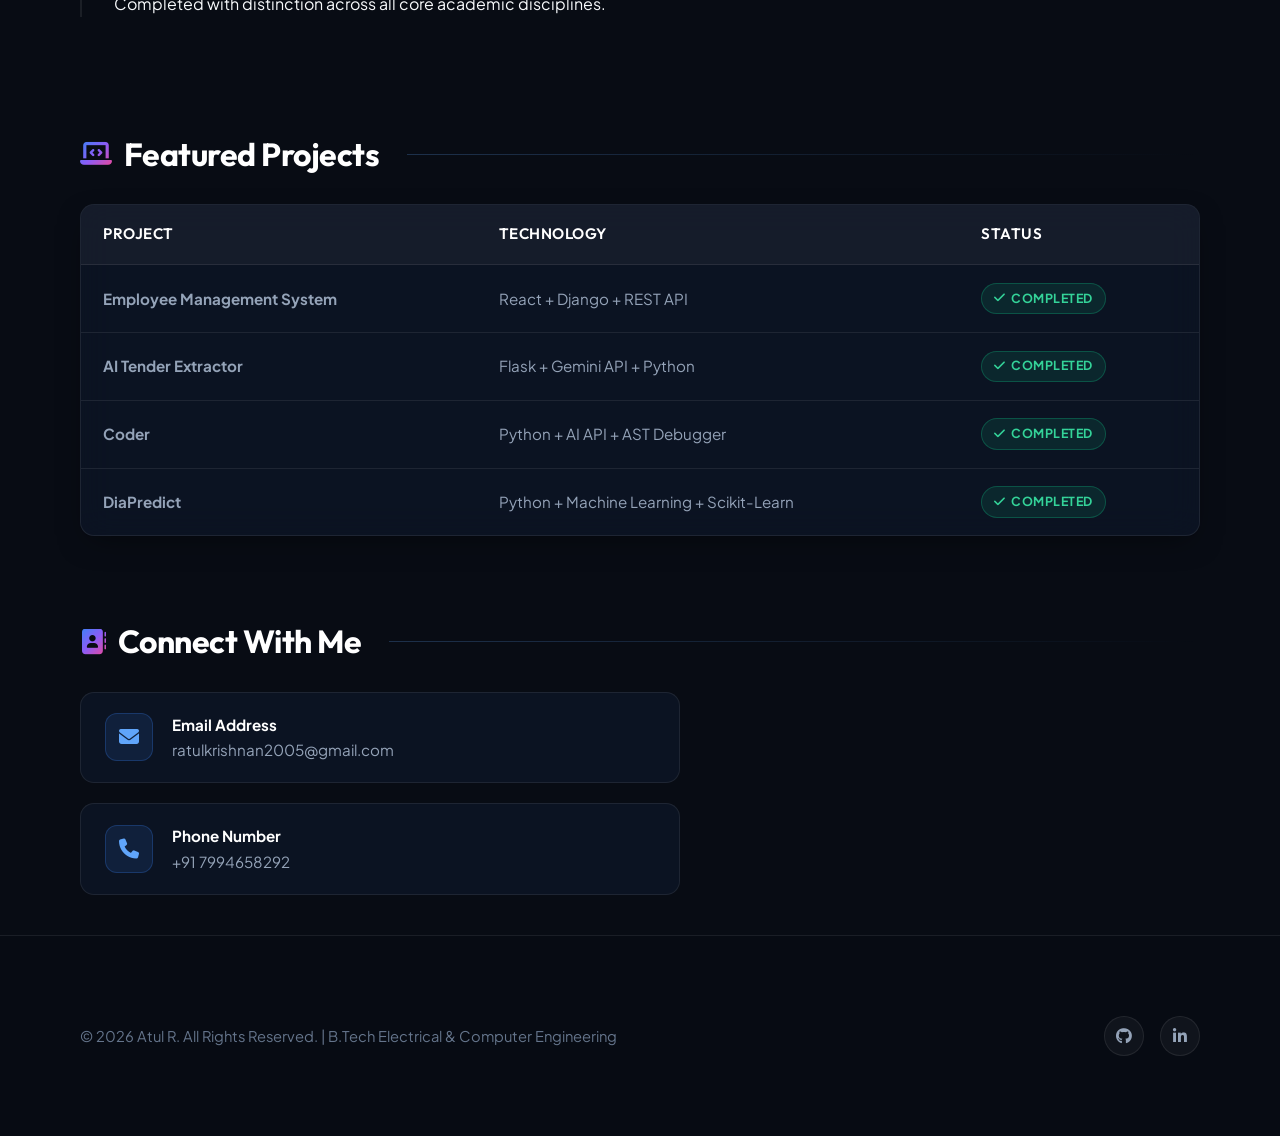
==== commit 8de7fab0: "feat(projects): add Coder and DiaPredict project cards and matrix entries" ====
--- a/index.html
+++ b/index.html
@@ -46,7 +46,7 @@
                     Hello! I'm <strong>Atul R</strong>, an Electrical and Computer Engineering student passionate about building intelligent full-stack applications, exploring machine learning models, and engineering real-world software solutions.
                 </p>
                 <p>
-                    Specializing in Python, Java, React, Django, and AI-driven document & data processing tools.
+                    Specializing in Python, Java, React, Django, machine learning, and AI-driven developer & document processing tools.
                 </p>
                 <div class="hero-cta">
                     <a href="projects.html" class="btn"><i class="fa-solid fa-rocket"></i> View My Projects</a>
@@ -146,6 +146,16 @@
                         <td>Flask + Gemini API + Python</td>
                         <td><span class="badge-status badge-completed"><i class="fa-solid fa-check"></i> Completed</span></td>
                     </tr>
+                    <tr>
+                        <td><strong>Coder</strong></td>
+                        <td>Python + AI API + AST Debugger</td>
+                        <td><span class="badge-status badge-completed"><i class="fa-solid fa-check"></i> Completed</span></td>
+                    </tr>
+                    <tr>
+                        <td><strong>DiaPredict</strong></td>
+                        <td>Python + Machine Learning + Scikit-Learn</td>
+                        <td><span class="badge-status badge-completed"><i class="fa-solid fa-check"></i> Completed</span></td>
+                    </tr>
                 </tbody>
             </table>
         </section>
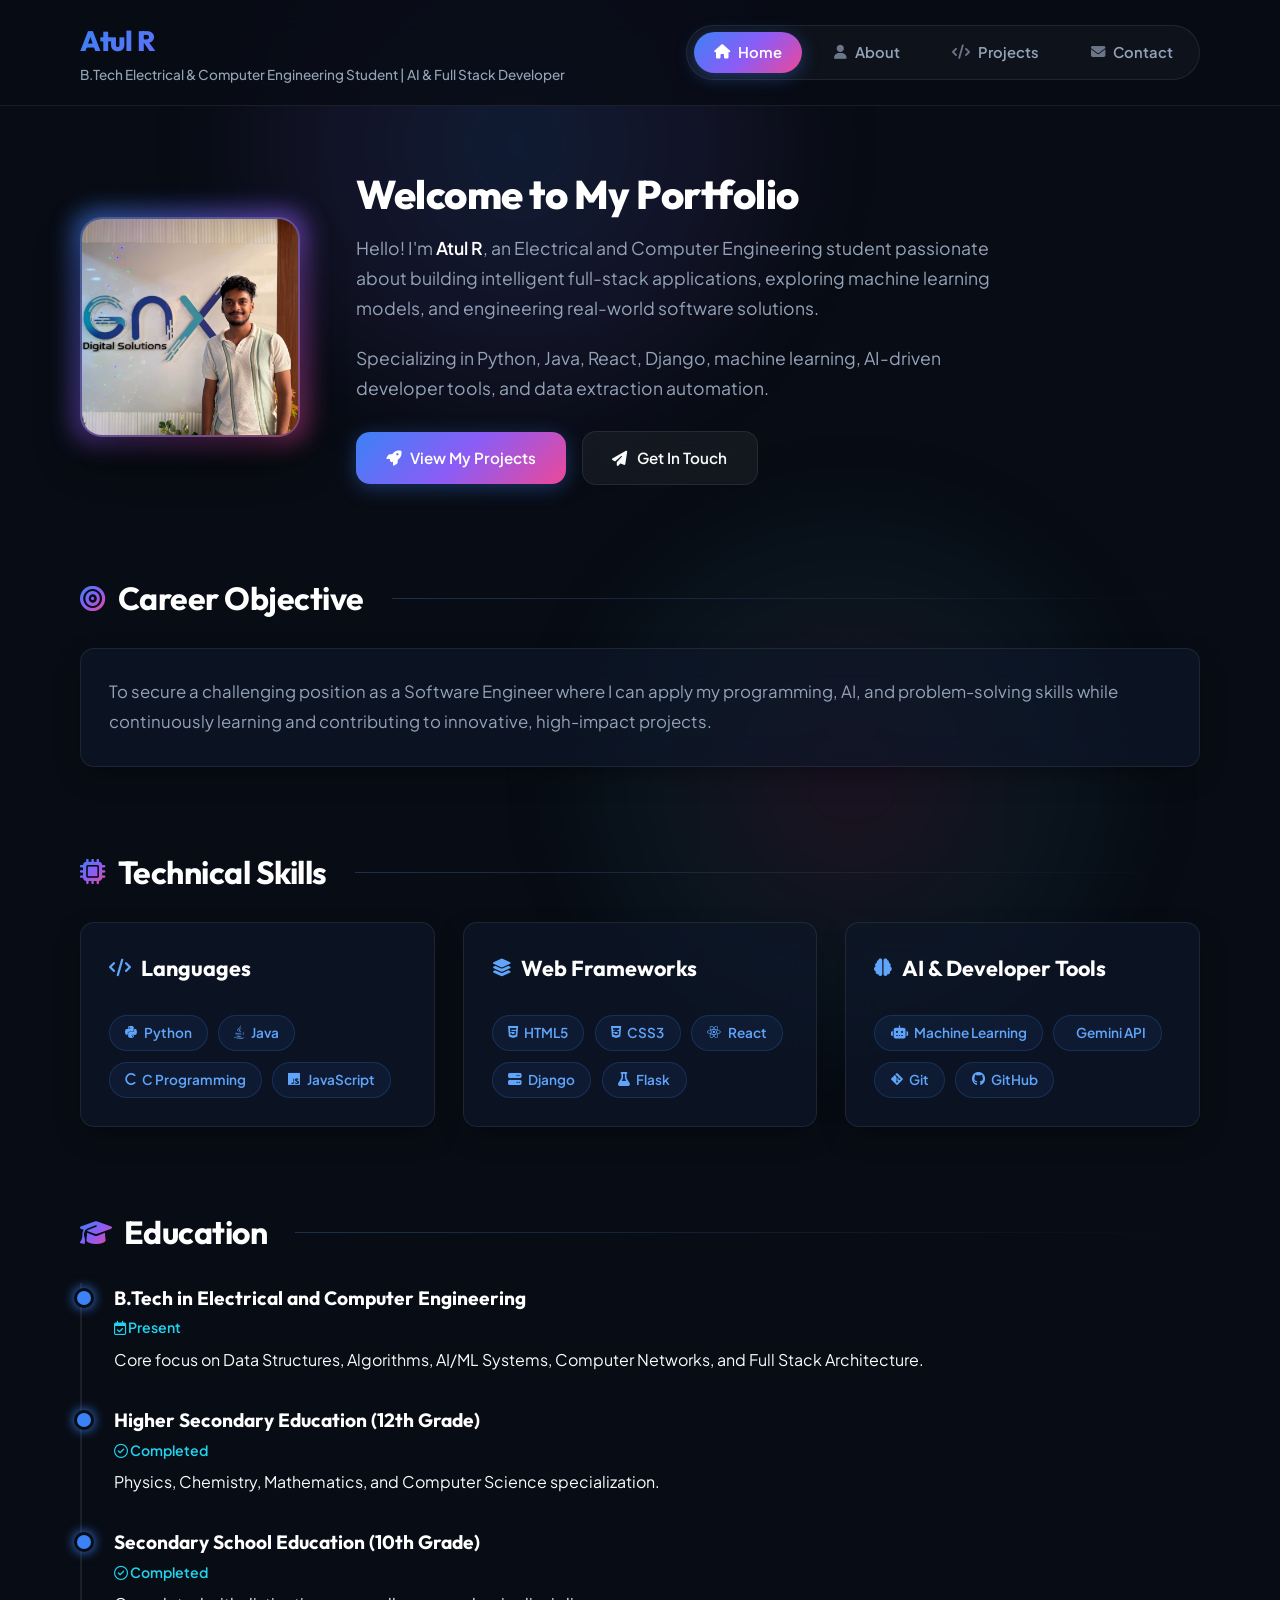
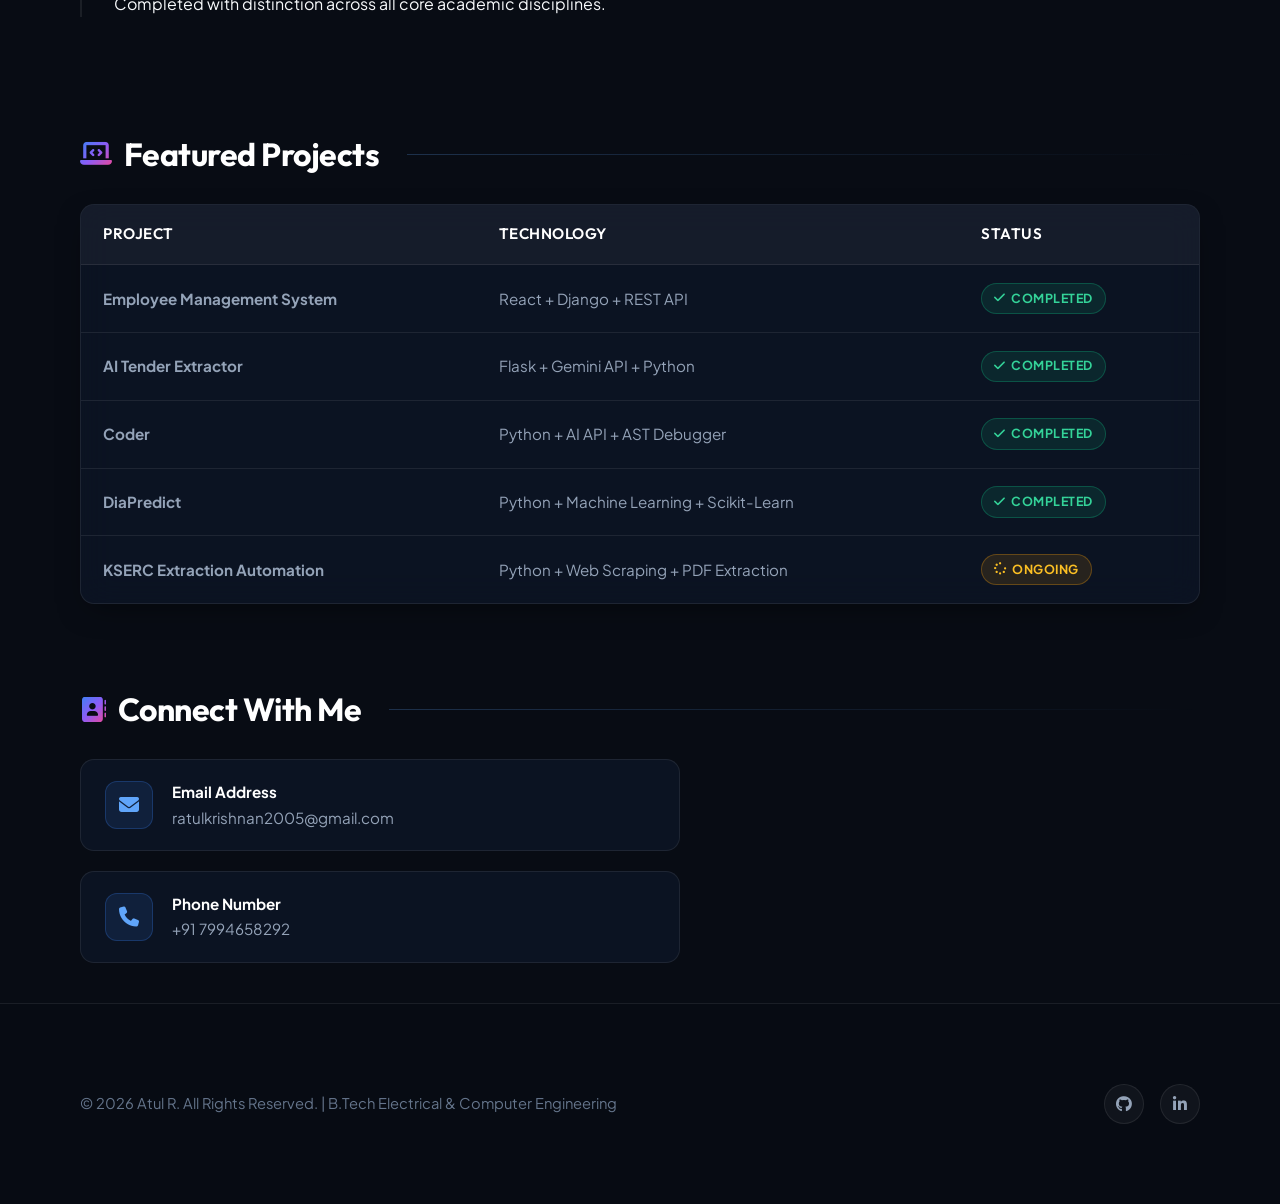
==== commit 7a019864: "feat(projects): add ongoing KSERC extraction automation project card and summary entries" ====
--- a/index.html
+++ b/index.html
@@ -46,7 +46,7 @@
                     Hello! I'm <strong>Atul R</strong>, an Electrical and Computer Engineering student passionate about building intelligent full-stack applications, exploring machine learning models, and engineering real-world software solutions.
                 </p>
                 <p>
-                    Specializing in Python, Java, React, Django, machine learning, and AI-driven developer & document processing tools.
+                    Specializing in Python, Java, React, Django, machine learning, AI-driven developer tools, and data extraction automation.
                 </p>
                 <div class="hero-cta">
                     <a href="projects.html" class="btn"><i class="fa-solid fa-rocket"></i> View My Projects</a>
@@ -156,6 +156,11 @@
                         <td>Python + Machine Learning + Scikit-Learn</td>
                         <td><span class="badge-status badge-completed"><i class="fa-solid fa-check"></i> Completed</span></td>
                     </tr>
+                    <tr>
+                        <td><strong>KSERC Extraction Automation</strong></td>
+                        <td>Python + Web Scraping + PDF Extraction</td>
+                        <td><span class="badge-status badge-ongoing"><i class="fa-solid fa-spinner fa-spin"></i> Ongoing</span></td>
+                    </tr>
                 </tbody>
             </table>
         </section>
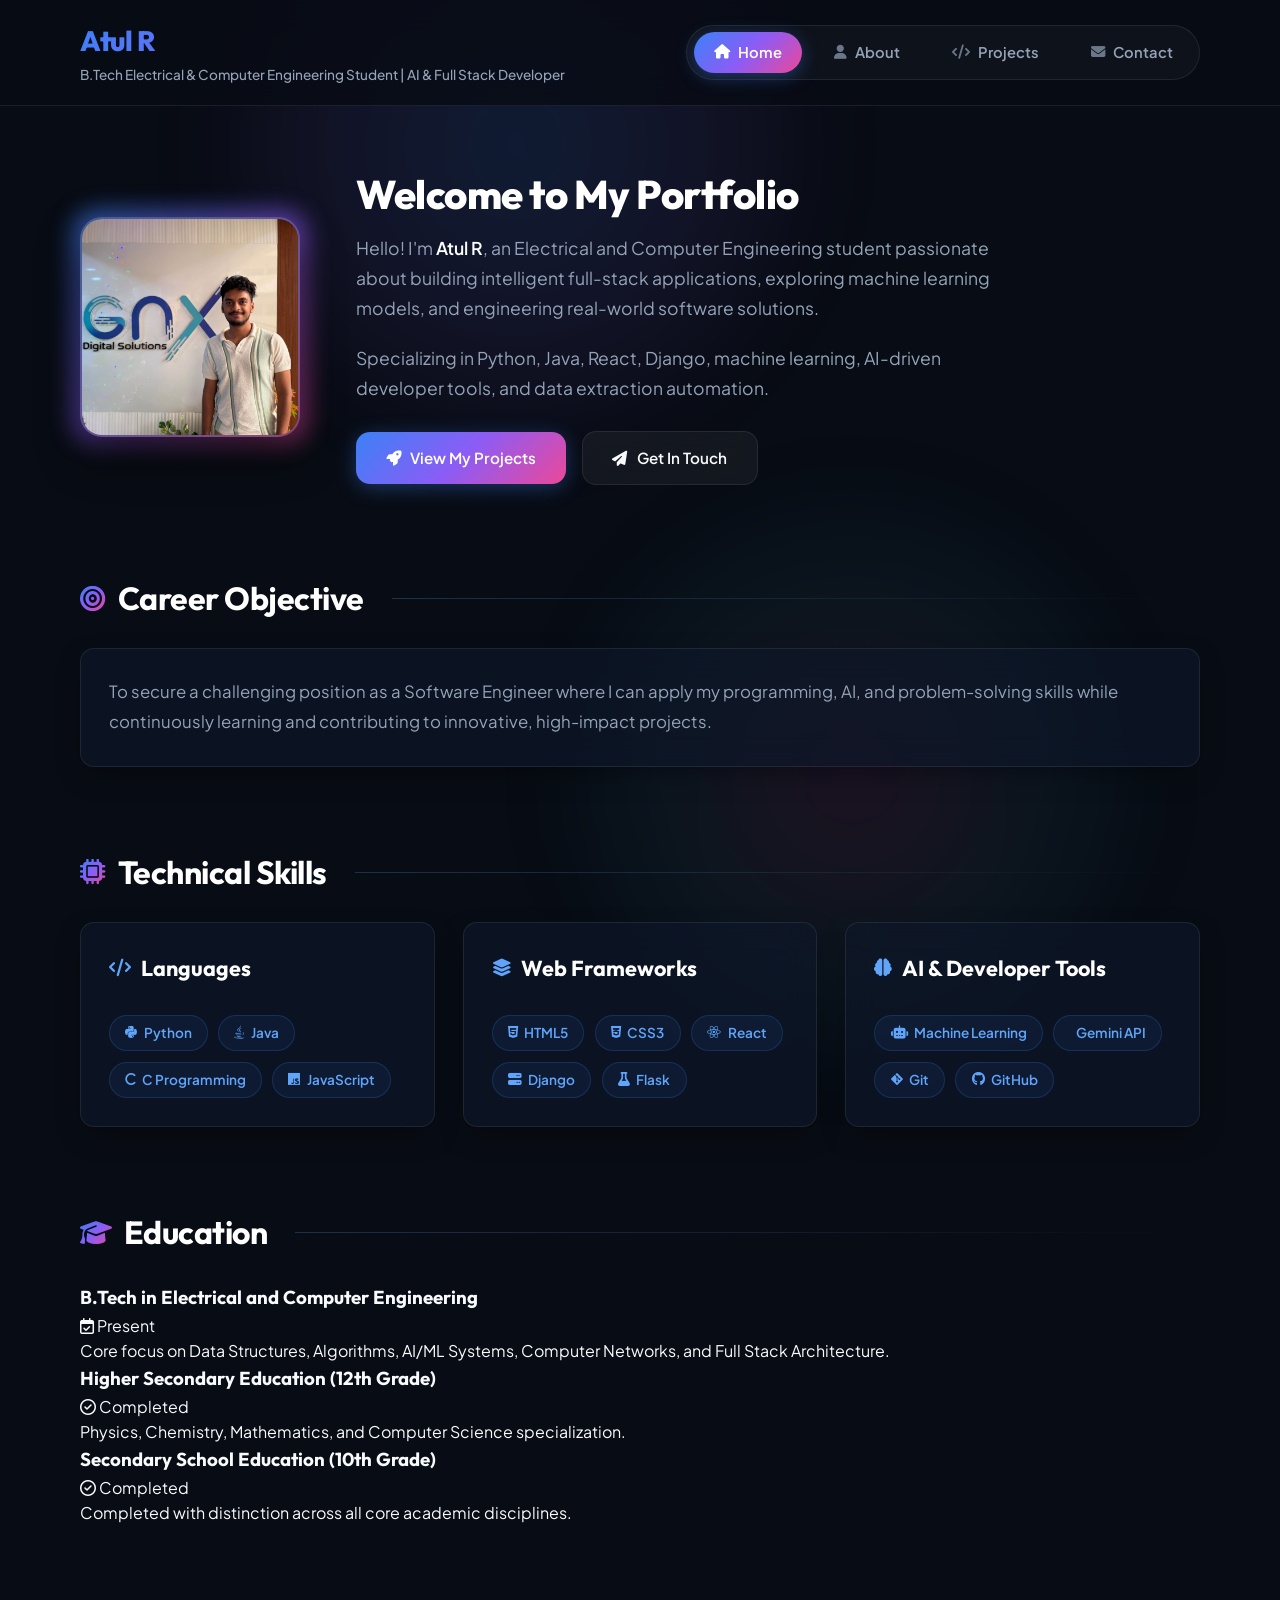
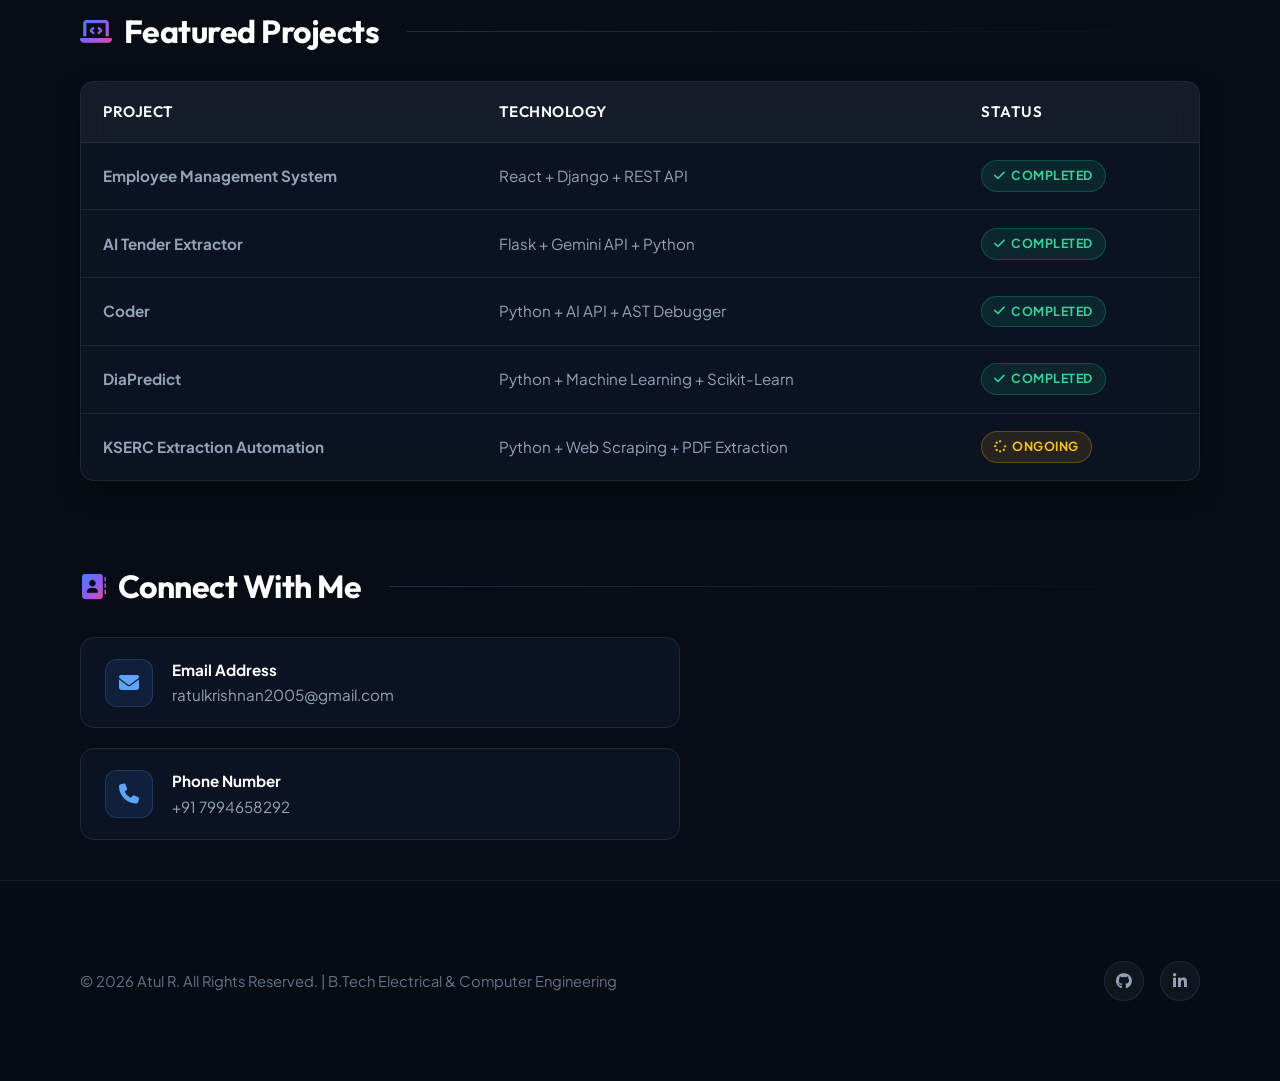
==== commit 445f2b35: "refactor(css): split monolithic stylesheet into modular common.css, home.css, about.css, projects.cs" ====
--- a/index.html
+++ b/index.html
@@ -12,7 +12,7 @@
     <!-- FontAwesome Icons -->
     <link rel="stylesheet" href="https://cdnjs.cloudflare.com/ajax/libs/font-awesome/6.4.0/css/all.min.css">
     <!-- Stylesheet -->
-    <link rel="stylesheet" href="css/style.css">
+    <link rel="stylesheet" href="css/home.css">
 </head>
 <body>
 
@@ -192,7 +192,7 @@
         <div class="container footer-content">
             <p>&copy; 2026 Atul R. All Rights Reserved. | B.Tech Electrical & Computer Engineering</p>
             <div class="social-links">
-                <a href="https://github.com/yourusername" target="_blank" class="social-icon" title="GitHub"><i class="fa-brands fa-github"></i></a>
+                <a href="https://github.com/r-atul-krish-nan" target="_blank" class="social-icon" title="GitHub"><i class="fa-brands fa-github"></i></a>
                 <a href="https://linkedin.com/in/yourprofile" target="_blank" class="social-icon" title="LinkedIn"><i class="fa-brands fa-linkedin-in"></i></a>
             </div>
         </div>
--- a/css/home.css
+++ b/css/home.css
@@ -0,0 +1,185 @@
+@import url('common.css');
+
+/* Home Hero Section */
+.hero {
+    display: flex;
+    align-items: center;
+    gap: 3.5rem;
+    padding: 4rem 0 3rem 0;
+}
+
+.hero-avatar-wrapper {
+    position: relative;
+    flex-shrink: 0;
+}
+
+.hero-avatar-wrapper::before {
+    content: '';
+    position: absolute;
+    inset: -6px;
+    border-radius: var(--radius-lg);
+    background: var(--primary-gradient);
+    z-index: -1;
+    filter: blur(12px);
+    opacity: 0.7;
+    transition: opacity 0.3s;
+}
+
+.hero-avatar-wrapper:hover::before {
+    opacity: 1;
+}
+
+.hero img {
+    border-radius: var(--radius-lg);
+    border: 2px solid rgba(255, 255, 255, 0.15);
+    object-fit: cover;
+    aspect-ratio: 1 / 1;
+    display: block;
+    box-shadow: 0 20px 40px rgba(0, 0, 0, 0.6);
+}
+
+.hero-content h2 {
+    font-size: 2.5rem;
+    font-weight: 800;
+    line-height: 1.2;
+    margin-bottom: 1rem;
+    color: #ffffff;
+}
+
+.hero-content h2::after {
+    display: none;
+}
+
+.hero-content p {
+    color: var(--text-muted);
+    font-size: 1.1rem;
+    margin-bottom: 1.25rem;
+    max-width: 650px;
+    line-height: 1.7;
+}
+
+.hero-content strong {
+    color: #ffffff;
+    font-weight: 600;
+}
+
+.hero-cta {
+    display: flex;
+    gap: 1rem;
+    margin-top: 1.75rem;
+    align-items: center;
+}
+
+/* Home Featured Projects Table */
+table {
+    width: 100%;
+    border-collapse: separate;
+    border-spacing: 0;
+    background: var(--bg-card);
+    backdrop-filter: blur(16px);
+    border-radius: var(--radius-md);
+    overflow: hidden;
+    border: 1px solid var(--border-color);
+    margin-top: 1.25rem;
+    box-shadow: var(--shadow-card);
+}
+
+th, td {
+    padding: 1.1rem 1.4rem;
+    text-align: left;
+}
+
+th {
+    background: rgba(255, 255, 255, 0.04);
+    color: #ffffff;
+    font-family: 'Outfit', sans-serif;
+    font-weight: 600;
+    font-size: 0.95rem;
+    border-bottom: 1px solid var(--border-color);
+    text-transform: uppercase;
+    letter-spacing: 0.5px;
+}
+
+td {
+    color: var(--text-muted);
+    font-size: 0.95rem;
+    border-bottom: 1px solid var(--border-color);
+}
+
+tr:last-child td {
+    border-bottom: none;
+}
+
+tr:hover td {
+    background: rgba(255, 255, 255, 0.03);
+    color: var(--text-main);
+}
+
+/* Home Contact Info Quick List */
+.contact-info-list {
+    list-style: none;
+    padding: 0;
+    display: flex;
+    flex-direction: column;
+    gap: 1.25rem;
+}
+
+.contact-info-item {
+    display: flex;
+    align-items: center;
+    gap: 1.2rem;
+    background: var(--bg-card);
+    border: 1px solid var(--border-color);
+    padding: 1.25rem 1.5rem;
+    border-radius: var(--radius-md);
+    transition: all 0.3s ease;
+}
+
+.contact-info-item:hover {
+    border-color: var(--border-glow);
+    transform: translateX(4px);
+}
+
+.contact-icon {
+    width: 48px;
+    height: 48px;
+    border-radius: 12px;
+    background: rgba(59, 130, 246, 0.12);
+    border: 1px solid rgba(59, 130, 246, 0.25);
+    color: var(--accent-blue);
+    display: flex;
+    align-items: center;
+    justify-content: center;
+    font-size: 1.25rem;
+    flex-shrink: 0;
+}
+
+.contact-info-text strong {
+    display: block;
+    color: #ffffff;
+    font-size: 0.95rem;
+}
+
+.contact-info-text a, .contact-info-text span {
+    color: var(--text-muted);
+    font-size: 0.95rem;
+    text-decoration: none;
+}
+
+/* Home Responsive Media Queries */
+@media (max-width: 768px) {
+    .hero {
+        flex-direction: column;
+        text-align: center;
+        gap: 2rem;
+    }
+
+    .hero-cta {
+        justify-content: center;
+    }
+
+    table {
+        display: block;
+        overflow-x: auto;
+    }
+}
